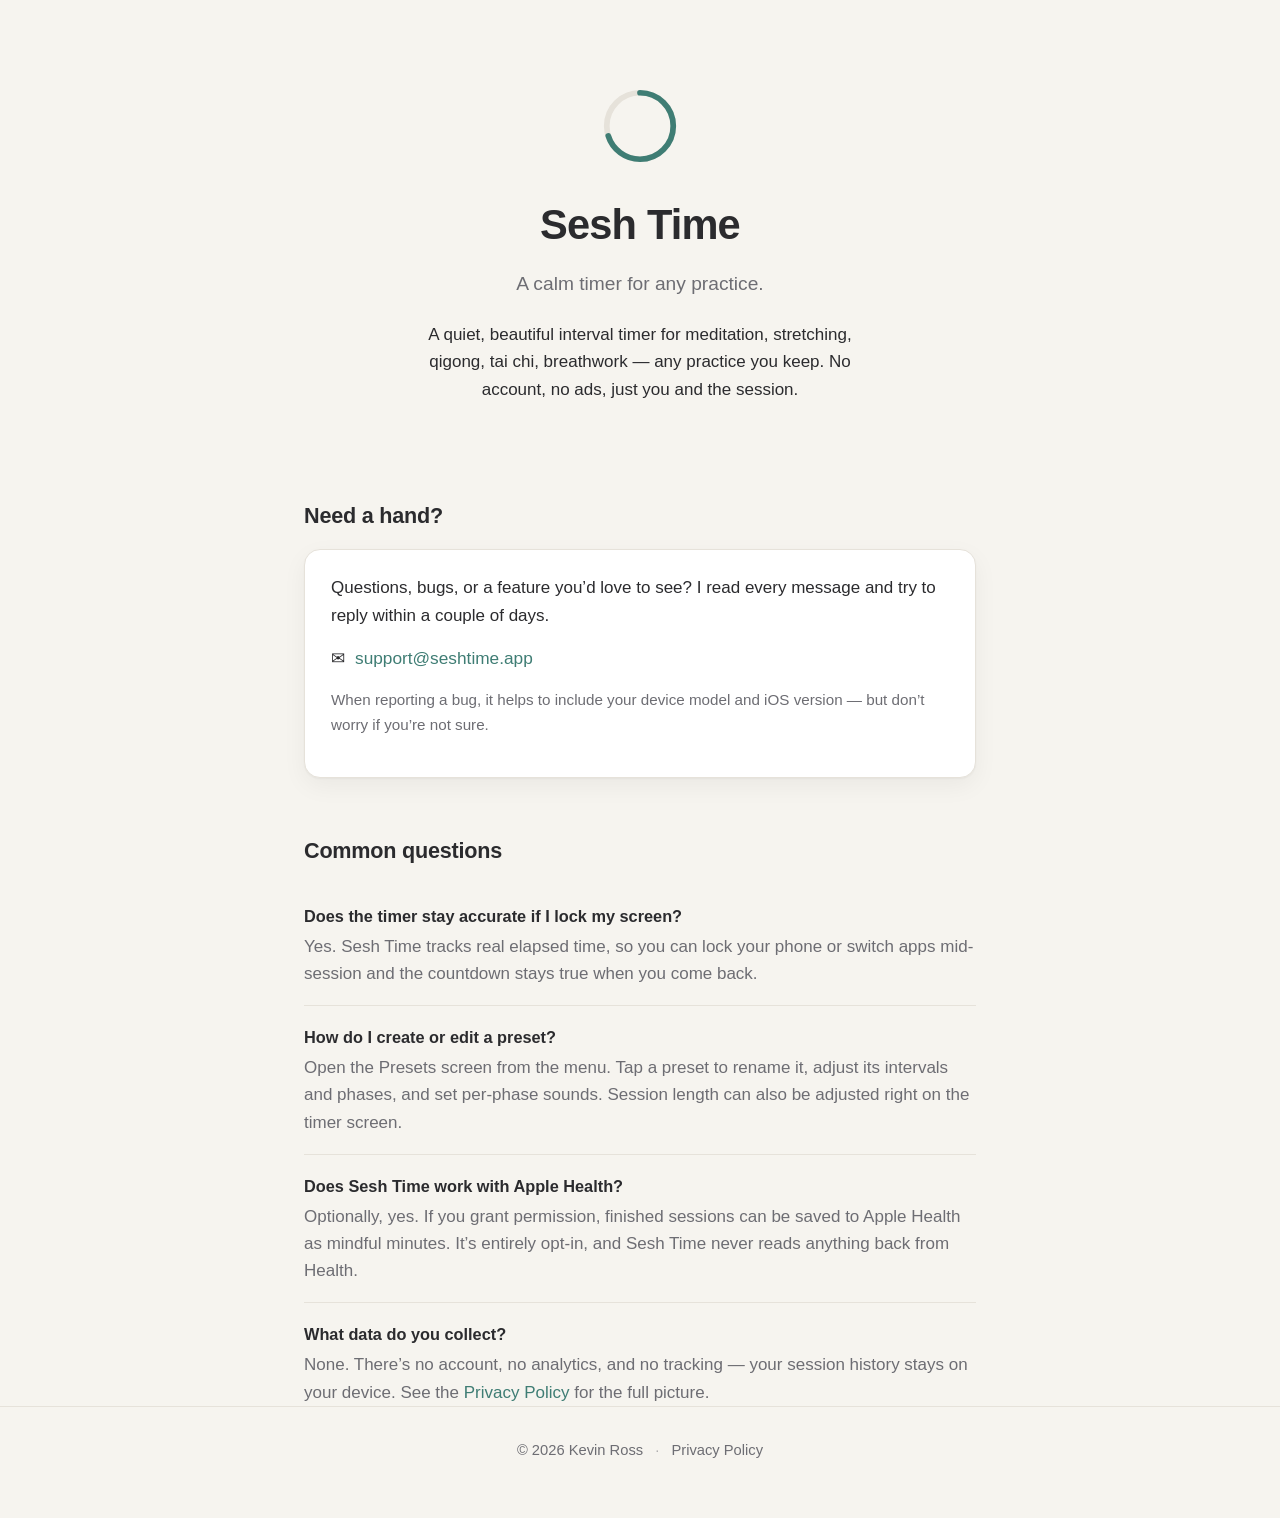
==== seshtime/index.html @ a095750a "Add Sesh Time support and privacy pages Static, self-contained GitHub Pages site for Sesh Time (supp" ====
<!doctype html>
<html lang="en">
<head>
  <meta charset="utf-8">
  <meta name="viewport" content="width=device-width, initial-scale=1">
  <title>Sesh Time — Support</title>
  <meta name="description" content="Support and help for Sesh Time, a calm, minimalist interval timer for meditation and any practice you keep.">
  <link rel="stylesheet" href="style.css">
</head>
<body>
  <header class="hero">
    <svg class="ring" viewBox="0 0 80 80" aria-hidden="true">
      <circle class="track" cx="40" cy="40" r="35"></circle>
      <circle class="prog"  cx="40" cy="40" r="35"></circle>
    </svg>
    <h1>Sesh Time</h1>
    <p class="tagline">A calm timer for any practice.</p>
    <p class="lede">A quiet, beautiful interval timer for meditation, stretching, qigong,
      tai chi, breathwork &mdash; any practice you keep. No account, no ads, just you and the session.</p>
  </header>

  <main class="wrap">

    <section id="support">
      <h2>Need a hand?</h2>
      <div class="card">
        <p>Questions, bugs, or a feature you&rsquo;d love to see? I read every message
          and try to reply within a couple of days.</p>
        <p class="contact">
          <span aria-hidden="true">&#9993;</span>
          <a href="mailto:support@seshtime.app?subject=Sesh%20Time%20support">support@seshtime.app</a>
        </p>
        <p class="small">When reporting a bug, it helps to include your device model and iOS
          version &mdash; but don&rsquo;t worry if you&rsquo;re not sure.</p>
      </div>
    </section>

    <section id="faq">
      <h2>Common questions</h2>

      <div class="faq-item">
        <h3>Does the timer stay accurate if I lock my screen?</h3>
        <p>Yes. Sesh Time tracks real elapsed time, so you can lock your phone or switch
          apps mid-session and the countdown stays true when you come back.</p>
      </div>

      <div class="faq-item">
        <h3>How do I create or edit a preset?</h3>
        <p>Open the Presets screen from the menu. Tap a preset to rename it, adjust its
          intervals and phases, and set per-phase sounds. Session length can also be
          adjusted right on the timer screen.</p>
      </div>

      <div class="faq-item">
        <h3>Does Sesh Time work with Apple Health?</h3>
        <p>Optionally, yes. If you grant permission, finished sessions can be saved to
          Apple Health as mindful minutes. It&rsquo;s entirely opt-in, and Sesh Time never
          reads anything back from Health.</p>
      </div>

      <div class="faq-item">
        <h3>What data do you collect?</h3>
        <p>None. There&rsquo;s no account, no analytics, and no tracking &mdash; your session
          history stays on your device. See the <a href="privacy.html">Privacy Policy</a>
          for the full picture.</p>
      </div>
    </section>

  </main>

  <footer>
    <div class="wrap">
      &copy; 2026 Kevin Ross
      <span class="dot">&middot;</span>
      <a href="privacy.html">Privacy Policy</a>
    </div>
  </footer>
</body>
</html>
---- seshtime/style.css ----
/* Sesh Time — site styles
   Calm, minimalist, theme-aware. No external assets. */

:root {
  --bg: #f6f4ef;
  --surface: #ffffff;
  --text: #2b2b2e;
  --muted: #6d6d73;
  --hairline: #e6e2da;
  --accent: #3f7d74;      /* sage teal — echoes the app's calm palette */
  --accent-soft: #e7f0ee;
  --ring-track: #e6e2da;
  --shadow: 0 1px 2px rgba(0,0,0,.04), 0 8px 24px rgba(0,0,0,.05);
  --radius: 16px;
  --maxw: 720px;
}

@media (prefers-color-scheme: dark) {
  :root {
    --bg: #16181a;
    --surface: #1e2124;
    --text: #e9e7e2;
    --muted: #9a9894;
    --hairline: #2c2f33;
    --accent: #74b6ab;
    --accent-soft: #1d2a28;
    --ring-track: #2c2f33;
    --shadow: 0 1px 2px rgba(0,0,0,.3), 0 10px 30px rgba(0,0,0,.35);
  }
}

* { box-sizing: border-box; }

html { -webkit-text-size-adjust: 100%; }

body {
  margin: 0;
  background: var(--bg);
  color: var(--text);
  font-family: -apple-system, BlinkMacSystemFont, "Segoe UI", Roboto, Helvetica, Arial, sans-serif;
  line-height: 1.6;
  font-size: 17px;
  -webkit-font-smoothing: antialiased;
  text-rendering: optimizeLegibility;
}

.wrap {
  max-width: var(--maxw);
  margin: 0 auto;
  padding: 0 24px;
}

/* ---- Hero ---- */
.hero {
  text-align: center;
  padding: 88px 24px 40px;
}

.ring {
  width: 76px;
  height: 76px;
  margin: 0 auto 28px;
  display: block;
}
.ring circle { fill: none; stroke-width: 6; stroke-linecap: round; }
.ring .track { stroke: var(--ring-track); }
.ring .prog {
  stroke: var(--accent);
  stroke-dasharray: 220;
  stroke-dashoffset: 66;               /* ~70% complete */
  transform: rotate(-90deg);
  transform-origin: center;
}

h1 {
  font-size: 2.6rem;
  font-weight: 600;
  letter-spacing: -0.02em;
  margin: 0 0 10px;
}

.tagline {
  font-size: 1.2rem;
  color: var(--muted);
  margin: 0 auto;
  max-width: 30ch;
}

.lede {
  margin: 22px auto 0;
  max-width: 46ch;
  color: var(--text);
}

/* ---- Sections ---- */
main { padding-bottom: 72px; }

section { margin-top: 56px; }

h2 {
  font-size: 1.35rem;
  font-weight: 600;
  letter-spacing: -0.01em;
  margin: 0 0 16px;
}

h3 {
  font-size: 1.02rem;
  font-weight: 600;
  margin: 0 0 4px;
}

p { margin: 0 0 16px; }

a { color: var(--accent); text-decoration: none; }
a:hover { text-decoration: underline; }

/* Cards */
.card {
  background: var(--surface);
  border: 1px solid var(--hairline);
  border-radius: var(--radius);
  padding: 24px 26px;
  box-shadow: var(--shadow);
}

.contact {
  display: inline-flex;
  align-items: center;
  gap: 10px;
  font-size: 1.08rem;
  font-weight: 500;
}

.small { color: var(--muted); font-size: 0.95rem; }

/* FAQ */
.faq-item { padding: 18px 0; border-bottom: 1px solid var(--hairline); }
.faq-item:last-child { border-bottom: 0; padding-bottom: 0; }
.faq-item p { margin: 0; color: var(--muted); }

/* Privacy list */
.pledge { list-style: none; padding: 0; margin: 0; }
.pledge li {
  position: relative;
  padding: 10px 0 10px 30px;
  border-bottom: 1px solid var(--hairline);
}
.pledge li:last-child { border-bottom: 0; }
.pledge li::before {
  content: "";
  position: absolute;
  left: 2px; top: 18px;
  width: 8px; height: 8px;
  border-radius: 50%;
  background: var(--accent);
}

.updated {
  color: var(--muted);
  font-size: 0.95rem;
  margin-top: -6px;
}

/* ---- Footer ---- */
footer {
  border-top: 1px solid var(--hairline);
  padding: 32px 0 56px;
  color: var(--muted);
  font-size: 0.92rem;
  text-align: center;
}
footer a { color: var(--muted); }
footer .dot { margin: 0 8px; opacity: .5; }

@media (max-width: 480px) {
  .hero { padding-top: 64px; }
  h1 { font-size: 2.1rem; }
  .tagline { font-size: 1.08rem; }
}
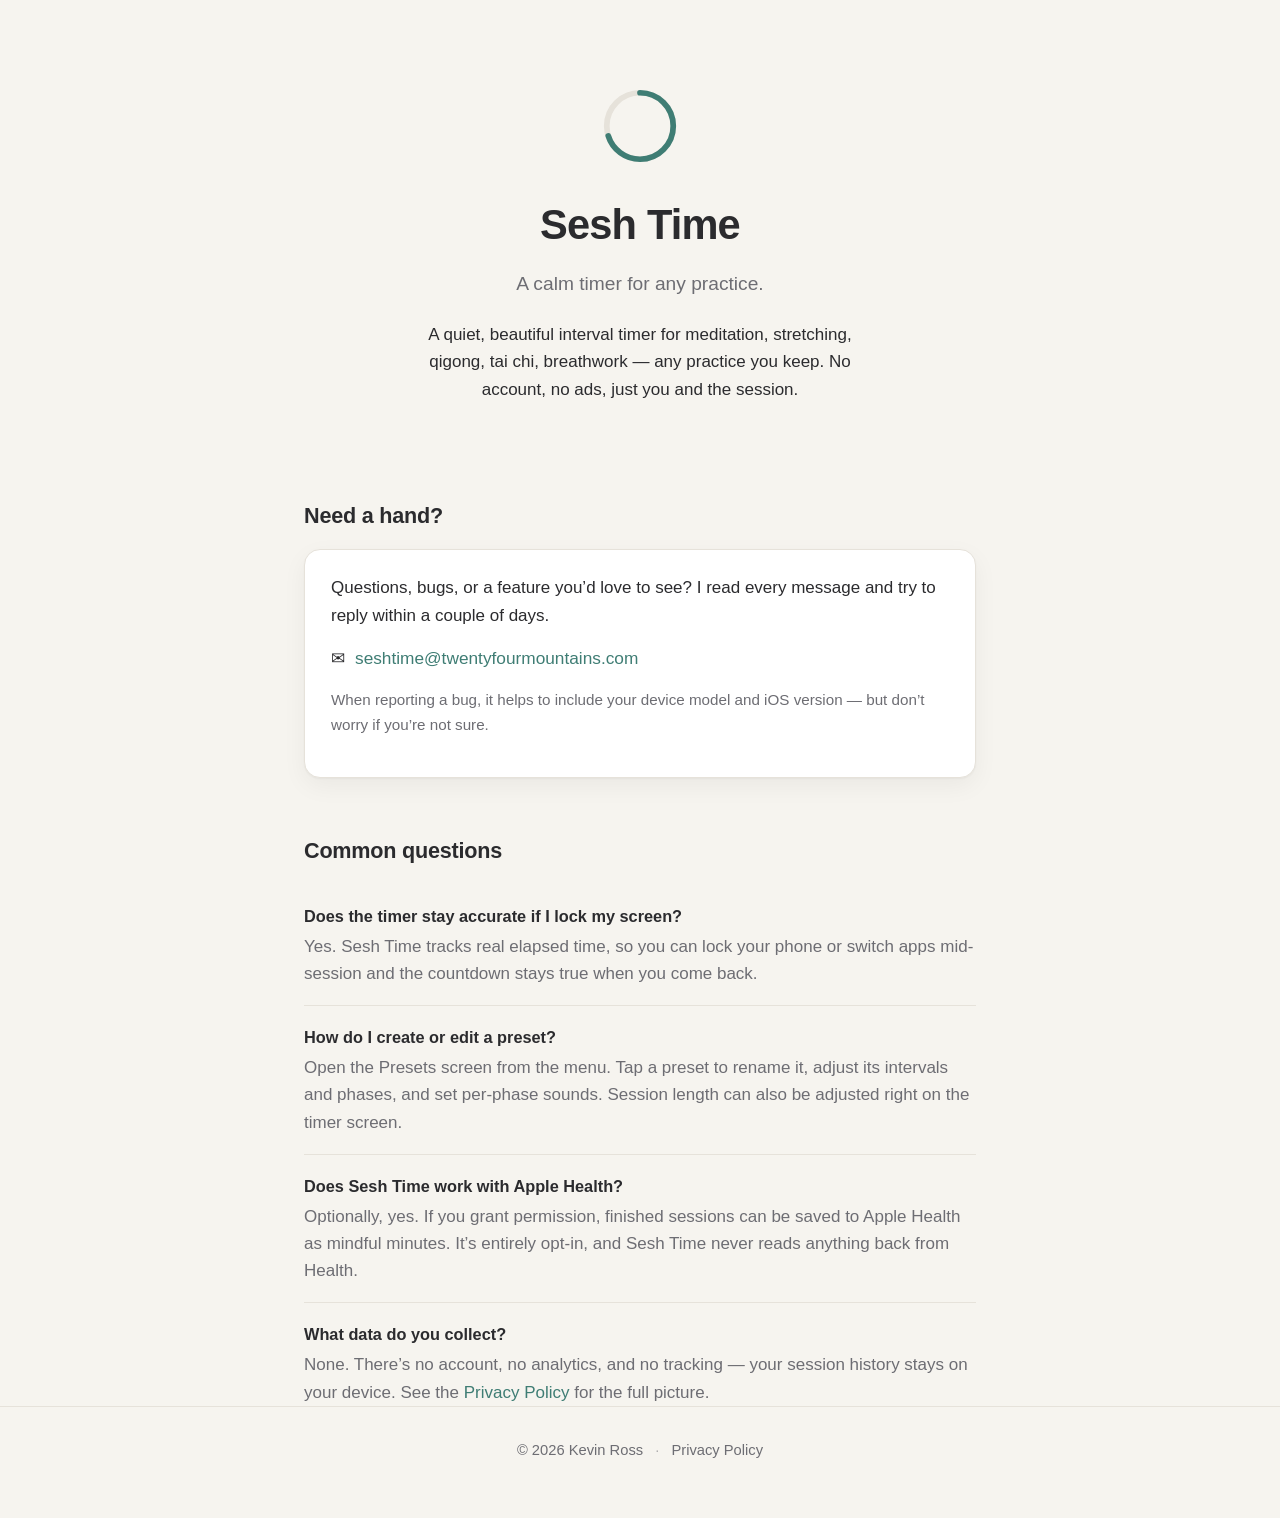
==== commit cbcc7ef9: "Use seshtime@twentyfourmountains.com for Sesh Time support seshtime.app is registered to someone els" ====
--- a/seshtime/index.html
+++ b/seshtime/index.html
@@ -28,7 +28,7 @@
           and try to reply within a couple of days.</p>
         <p class="contact">
           <span aria-hidden="true">&#9993;</span>
-          <a href="mailto:support@seshtime.app?subject=Sesh%20Time%20support">support@seshtime.app</a>
+          <a href="mailto:seshtime@twentyfourmountains.com?subject=Sesh%20Time%20support">seshtime@twentyfourmountains.com</a>
         </p>
         <p class="small">When reporting a bug, it helps to include your device model and iOS
           version &mdash; but don&rsquo;t worry if you&rsquo;re not sure.</p>
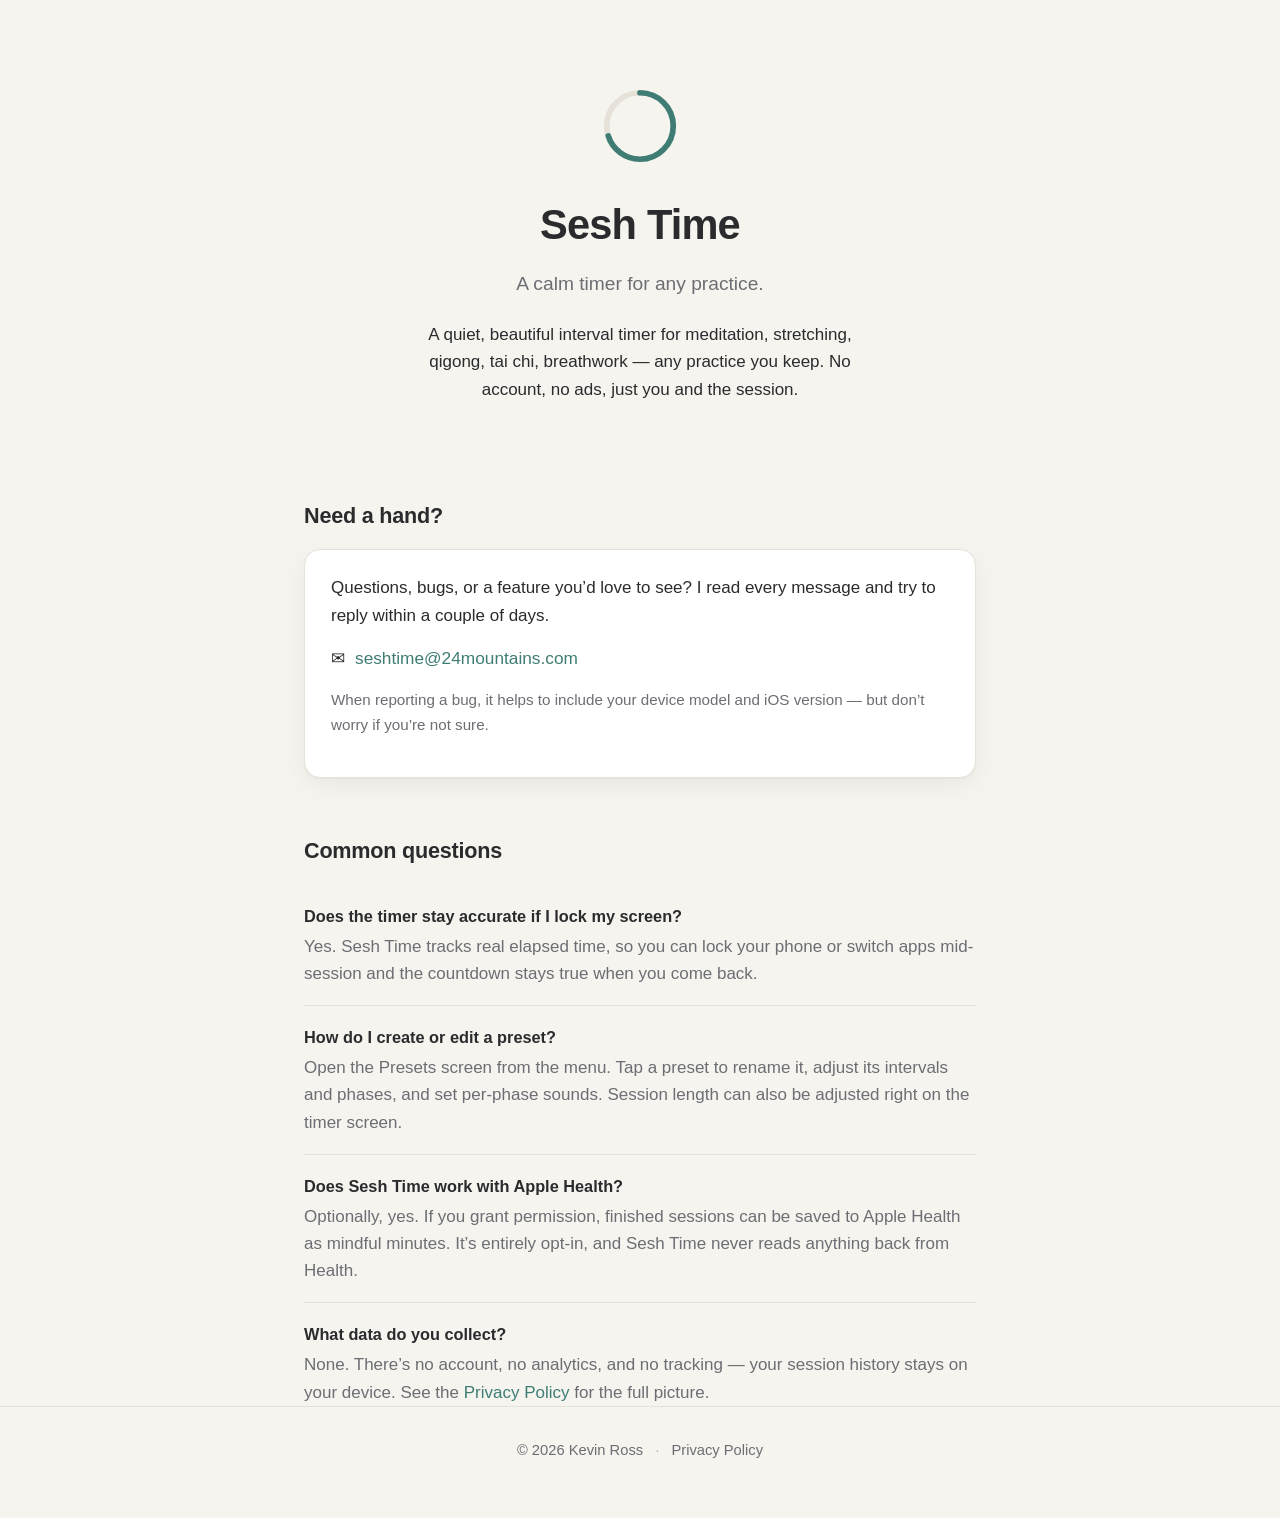
==== commit 0a07d352: "Use seshtime@24mountains.com for Sesh Time support Co-Authored-By: Claude Opus 5.5 <noreply@anthropi" ====
--- a/seshtime/index.html
+++ b/seshtime/index.html
@@ -28,7 +28,7 @@
           and try to reply within a couple of days.</p>
         <p class="contact">
           <span aria-hidden="true">&#9993;</span>
-          <a href="mailto:seshtime@twentyfourmountains.com?subject=Sesh%20Time%20support">seshtime@twentyfourmountains.com</a>
+          <a href="mailto:seshtime@24mountains.com?subject=Sesh%20Time%20support">seshtime@24mountains.com</a>
         </p>
         <p class="small">When reporting a bug, it helps to include your device model and iOS
           version &mdash; but don&rsquo;t worry if you&rsquo;re not sure.</p>
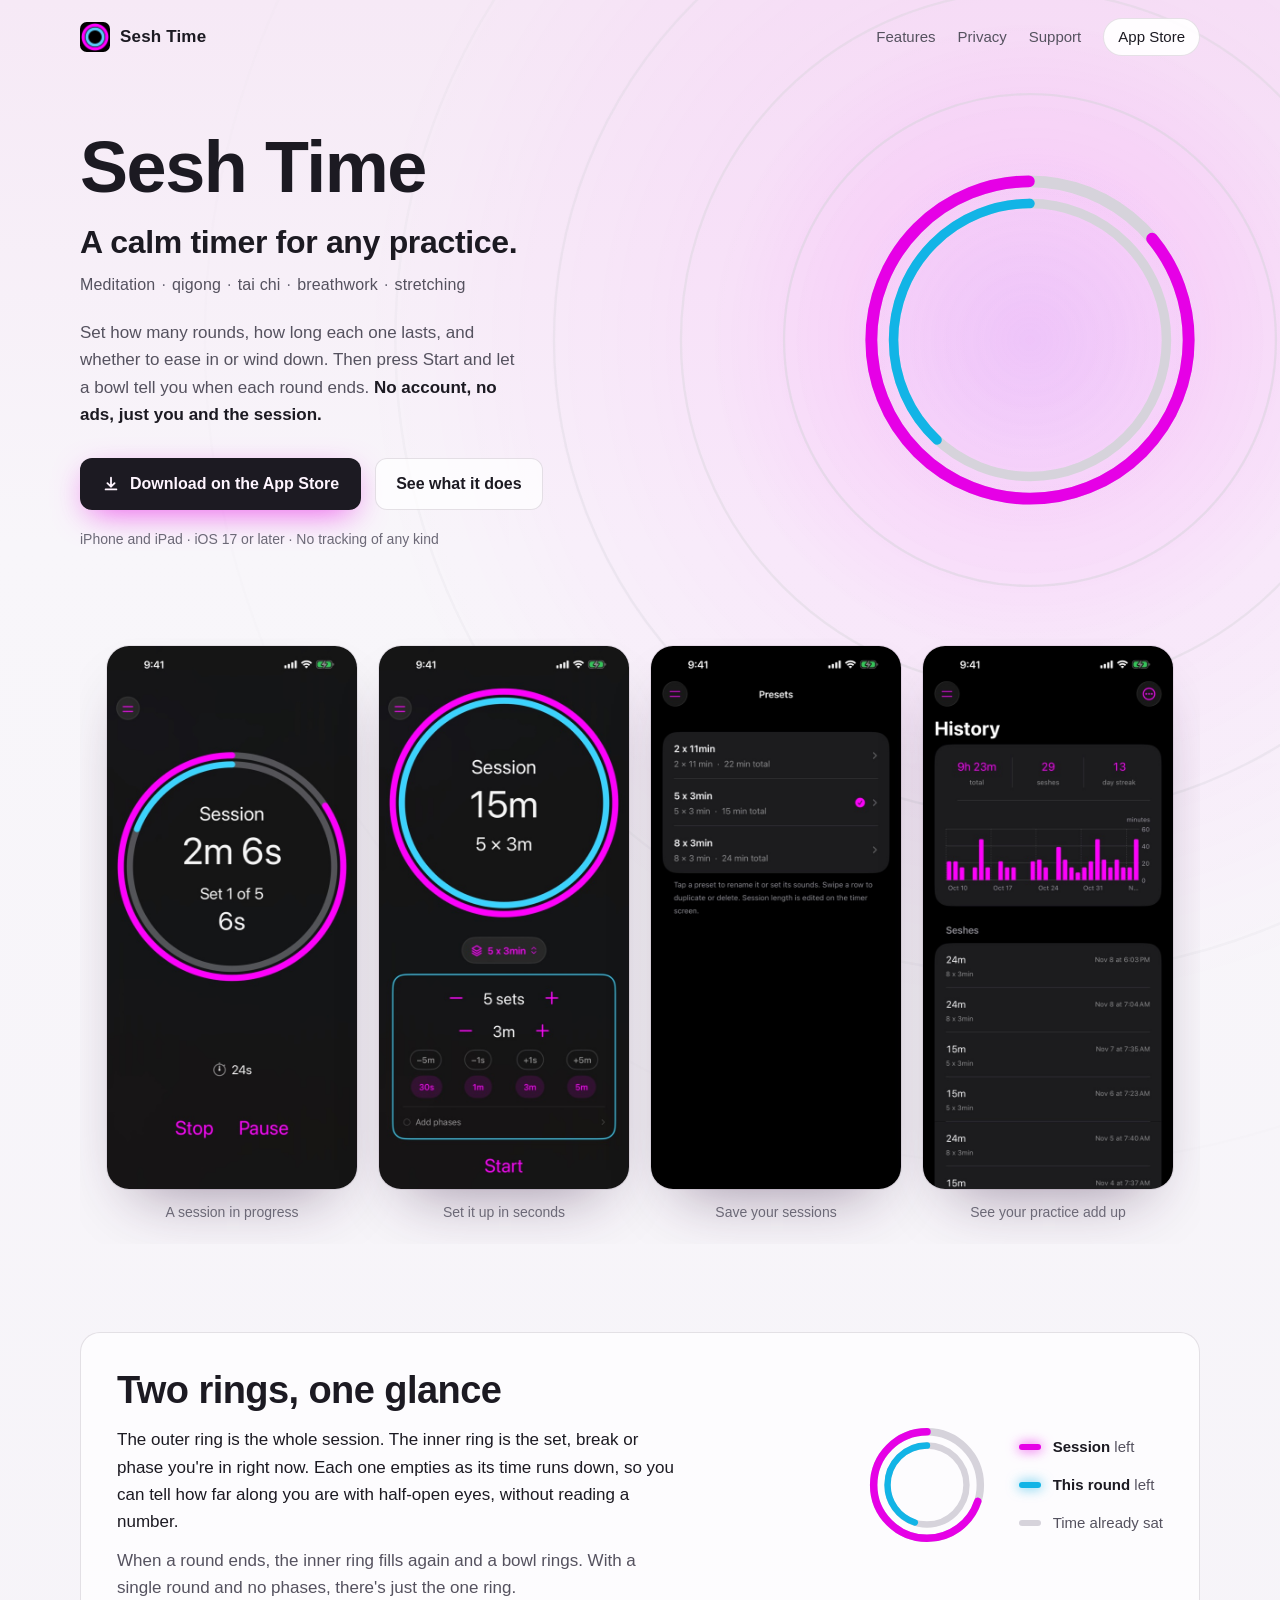
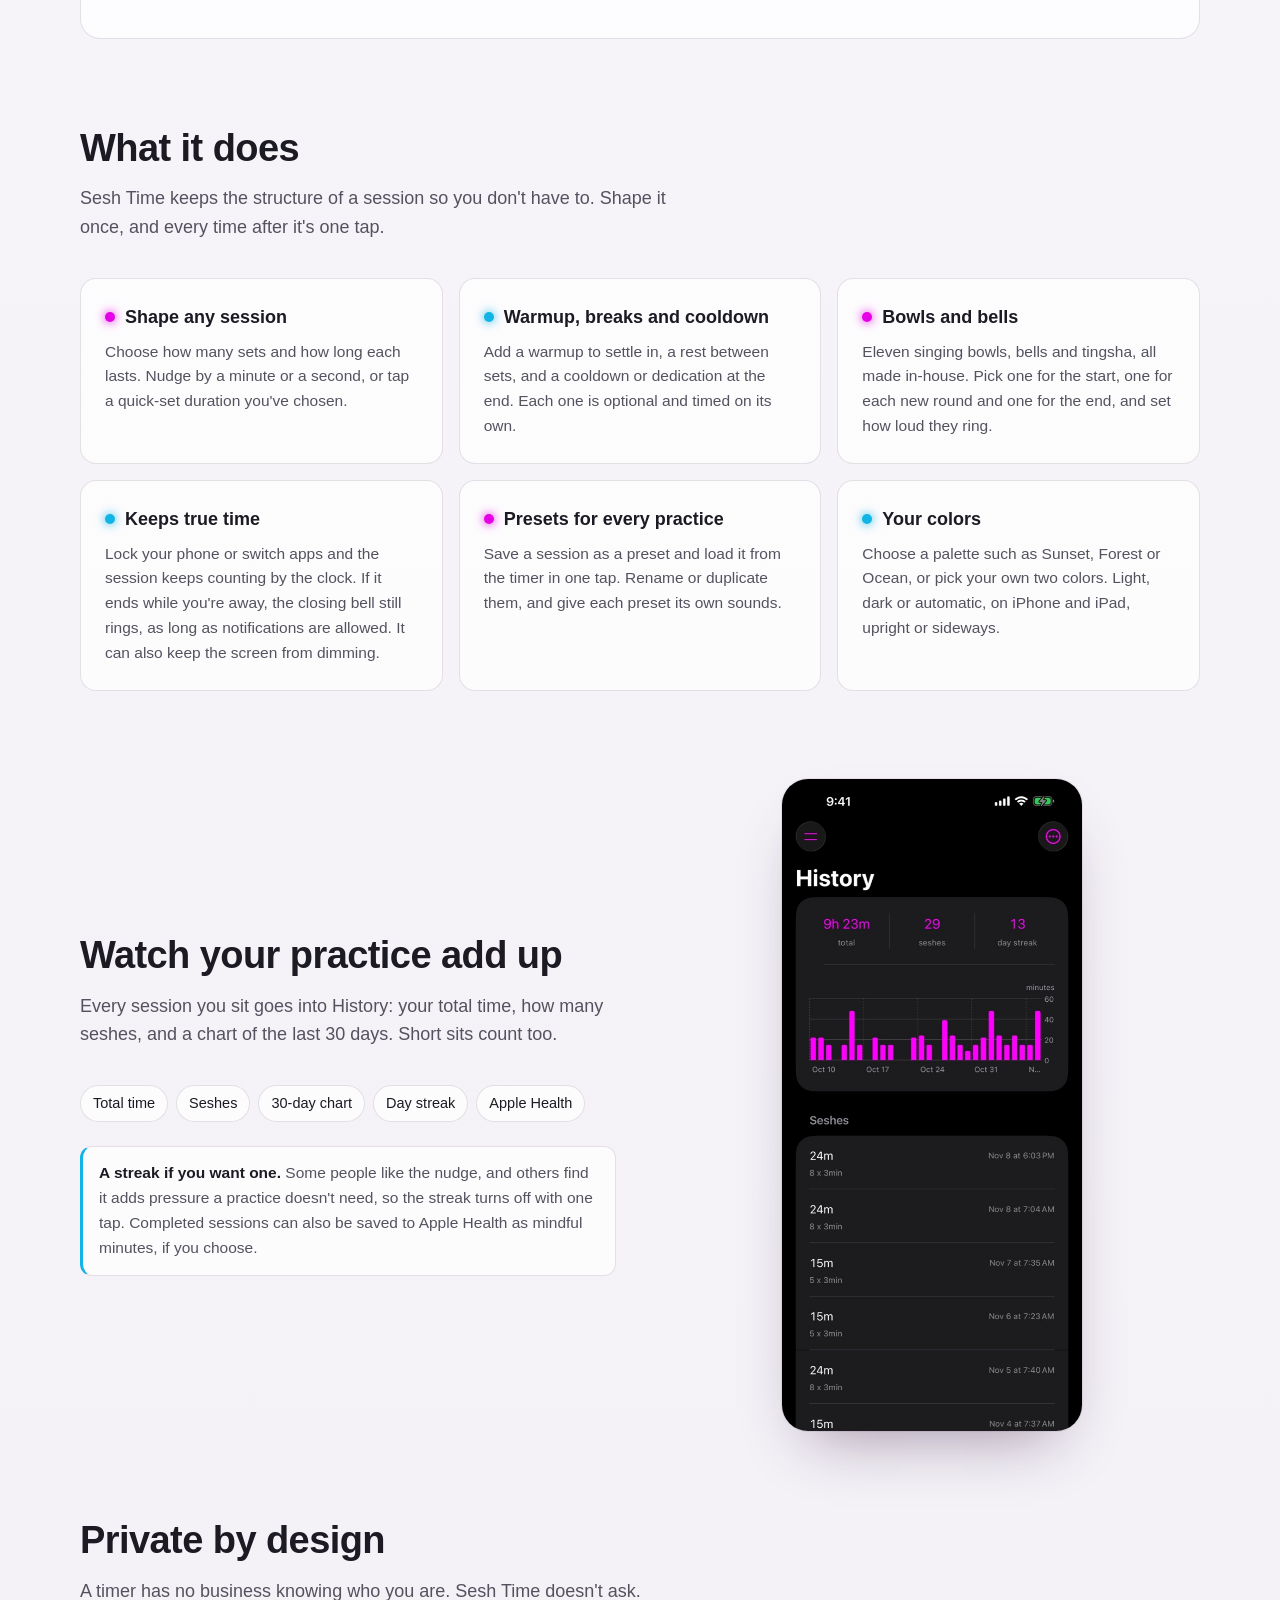
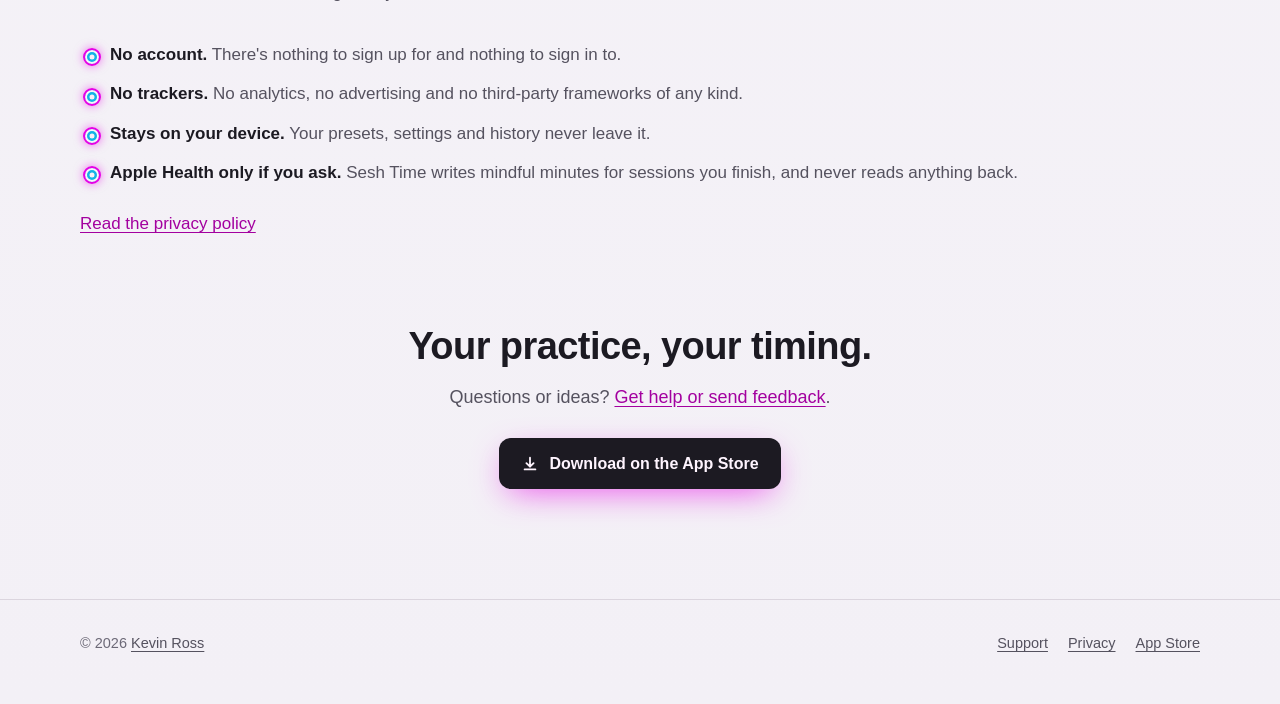
==== commit 0cda0778: "Redesign the Sesh Time site to match the App Store headers Rebuild seshtime/ as a full product page " ====
--- a/seshtime/index.html
+++ b/seshtime/index.html
@@ -3,77 +3,241 @@
 <head>
   <meta charset="utf-8">
   <meta name="viewport" content="width=device-width, initial-scale=1">
-  <title>Sesh Time — Support</title>
-  <meta name="description" content="Support and help for Sesh Time, a calm, minimalist interval timer for meditation and any practice you keep.">
+  <title>Sesh Time · A calm timer for any practice</title>
+  <meta name="description" content="A calm interval timer for meditation, qigong, breathwork and any practice you keep. Sets, warmup, breaks and cooldown, singing-bowl cues, and true time when your phone is locked. No account, no ads, no tracking.">
+  <meta name="color-scheme" content="dark light">
+  <meta name="theme-color" content="#0b0b0f" media="(prefers-color-scheme: dark)">
+  <meta name="theme-color" content="#f8f6fa" media="(prefers-color-scheme: light)">
+  <meta name="apple-itunes-app" content="app-id=6756520048">
+  <link rel="icon" type="image/png" href="media/favicon-64.png">
+  <link rel="apple-touch-icon" href="media/apple-touch-icon.png">
+  <meta property="og:type" content="website">
+  <meta property="og:site_name" content="Sesh Time">
+  <meta property="og:title" content="Sesh Time · A calm timer for any practice">
+  <meta property="og:description" content="A calm interval timer for meditation, qigong, breathwork and any practice you keep.">
+  <meta property="og:url" content="https://cocoabeans.github.io/apps/seshtime/">
+  <meta property="og:image" content="https://cocoabeans.github.io/apps/seshtime/media/og-image.jpg">
+  <meta name="twitter:card" content="summary_large_image">
   <link rel="stylesheet" href="style.css">
 </head>
 <body>
-  <header class="hero">
-    <svg class="ring" viewBox="0 0 80 80" aria-hidden="true">
-      <circle class="track" cx="40" cy="40" r="35"></circle>
-      <circle class="prog"  cx="40" cy="40" r="35"></circle>
-    </svg>
-    <h1>Sesh Time</h1>
-    <p class="tagline">A calm timer for any practice.</p>
-    <p class="lede">A quiet, beautiful interval timer for meditation, stretching, qigong,
-      tai chi, breathwork &mdash; any practice you keep. No account, no ads, just you and the session.</p>
-  </header>
-
-  <main class="wrap">
-
-    <section id="support">
-      <h2>Need a hand?</h2>
-      <div class="card">
-        <p>Questions, bugs, or a feature you&rsquo;d love to see? I read every message
-          and try to reply within a couple of days.</p>
-        <p class="contact">
-          <span aria-hidden="true">&#9993;</span>
-          <a href="mailto:seshtime@24mountains.com?subject=Sesh%20Time%20support">seshtime@24mountains.com</a>
-        </p>
-        <p class="small">When reporting a bug, it helps to include your device model and iOS
-          version &mdash; but don&rsquo;t worry if you&rsquo;re not sure.</p>
-      </div>
-    </section>
-
-    <section id="faq">
-      <h2>Common questions</h2>
-
-      <div class="faq-item">
-        <h3>Does the timer stay accurate if I lock my screen?</h3>
-        <p>Yes. Sesh Time tracks real elapsed time, so you can lock your phone or switch
-          apps mid-session and the countdown stays true when you come back.</p>
-      </div>
-
-      <div class="faq-item">
-        <h3>How do I create or edit a preset?</h3>
-        <p>Open the Presets screen from the menu. Tap a preset to rename it, adjust its
-          intervals and phases, and set per-phase sounds. Session length can also be
-          adjusted right on the timer screen.</p>
-      </div>
-
-      <div class="faq-item">
-        <h3>Does Sesh Time work with Apple Health?</h3>
-        <p>Optionally, yes. If you grant permission, finished sessions can be saved to
-          Apple Health as mindful minutes. It&rsquo;s entirely opt-in, and Sesh Time never
-          reads anything back from Health.</p>
-      </div>
-
-      <div class="faq-item">
-        <h3>What data do you collect?</h3>
-        <p>None. There&rsquo;s no account, no analytics, and no tracking &mdash; your session
-          history stays on your device. See the <a href="privacy.html">Privacy Policy</a>
-          for the full picture.</p>
-      </div>
-    </section>
-
-  </main>
-
-  <footer>
-    <div class="wrap">
-      &copy; 2026 Kevin Ross
-      <span class="dot">&middot;</span>
-      <a href="privacy.html">Privacy Policy</a>
-    </div>
-  </footer>
+<header class="top">
+  <div class="wrap">
+    <a class="brand" href="#"><img src="media/icon-256.png" alt="" width="30" height="30">Sesh Time</a>
+    <nav class="links" aria-label="Site">
+      <a class="wide" href="#features">Features</a>
+      <a class="wide" href="privacy.html">Privacy</a>
+      <a href="support.html">Support</a>
+      <a class="pill" href="https://apps.apple.com/app/id6756520048">App Store</a>
+    </nav>
+  </div>
+</header>
+
+<main>
+  <div class="hero">
+    <div class="wrap">
+      <div>
+        <h1>Sesh Time</h1>
+        <p class="tagline">A calm timer for any practice.</p>
+        <p class="practices">Meditation<span aria-hidden="true">·</span>qigong<span aria-hidden="true">·</span>tai&nbsp;chi<span aria-hidden="true">·</span>breathwork<span aria-hidden="true">·</span>stretching</p>
+        <p class="intro">Set how many rounds, how long each one lasts, and whether to ease in or wind down. Then press Start and let a bowl tell you when each round ends. <strong>No account, no ads, just you and the session.</strong></p>
+        <div class="cta">
+          <a class="button" href="https://apps.apple.com/app/id6756520048">
+            <svg viewBox="0 0 20 20" fill="none" stroke="currentColor" stroke-width="2" stroke-linecap="round" stroke-linejoin="round" aria-hidden="true"><path d="M10 3v10m0 0-4-4m4 4 4-4M4 16h12"/></svg>
+            Download on the App Store
+          </a>
+          <a class="ghost" href="#features">See what it does</a>
+        </div>
+        <p class="fine">iPhone and iPad · iOS 17 or later · No tracking of any kind</p>
+      </div>
+
+      <!-- The store header's key art: the session ring (magenta) and phase ring (cyan), each
+           showing the time remaining, in a glow with ripples spreading outward. -->
+      <div class="art" aria-hidden="true">
+        <svg viewBox="-600 -600 1200 1200" focusable="false">
+          <defs>
+            <radialGradient id="glow-wide"><stop offset="0" stop-color="#ff00ff" stop-opacity="0.16"/><stop offset="1" stop-color="#ff00ff" stop-opacity="0"/></radialGradient>
+            <radialGradient id="glow-near"><stop offset="0" stop-color="#ff00ff" stop-opacity="0.14"/><stop offset="1" stop-color="#ff00ff" stop-opacity="0"/></radialGradient>
+            <radialGradient id="glow-core"><stop offset="0" stop-color="#64d2ff" stop-opacity="0.10"/><stop offset="1" stop-color="#64d2ff" stop-opacity="0"/></radialGradient>
+          </defs>
+          <g class="glow">
+            <circle r="420" fill="url(#glow-wide)"/>
+            <circle r="200" fill="url(#glow-near)"/>
+            <circle r="120" fill="url(#glow-core)"/>
+          </g>
+          <g class="ripples">
+            <circle r="155" stroke-opacity="0.55"/>
+            <circle r="220" stroke-opacity="0.46"/>
+            <circle r="300" stroke-opacity="0.37"/>
+            <circle r="400" stroke-opacity="0.28"/>
+            <circle r="520" stroke-opacity="0.19"/>
+          </g>
+          <circle class="track" r="100" stroke-width="7.5"/>
+          <circle class="track" r="86" stroke-width="6"/>
+          <circle class="arc session" r="100" stroke-width="7.5" pathLength="100" transform="rotate(-90)"/>
+          <circle class="arc phase" r="86" stroke-width="6" pathLength="100" transform="rotate(-90)"/>
+        </svg>
+      </div>
+    </div>
+  </div>
+
+  <div class="wrap gallery">
+    <div class="gallery-track" tabindex="0" aria-label="Sesh Time screenshots">
+      <figure>
+        <img src="media/1-running.jpg" alt="A session in progress: the outer ring shows 2 minutes 6 seconds left in the session, the inner ring 6 seconds left in set 1 of 5" width="552" height="1200">
+        <figcaption>A session in progress</figcaption>
+      </figure>
+      <figure>
+        <img src="media/2-setup.jpg" alt="Setting up a session: 5 sets of 3 minutes, with fine steppers, quick-set durations and an Add phases row" width="552" height="1200">
+        <figcaption>Set it up in seconds</figcaption>
+      </figure>
+      <figure>
+        <img src="media/3-presets.jpg" alt="The Presets screen listing saved sessions such as 5 × 3 min and 8 × 3 min, with their total lengths" width="552" height="1200">
+        <figcaption>Save your sessions</figcaption>
+      </figure>
+      <figure>
+        <img src="media/4-history.jpg" alt="The History screen: total time, number of seshes and a day streak above a 30-day bar chart and a list of recent seshes" width="552" height="1200" loading="lazy">
+        <figcaption>See your practice add up</figcaption>
+      </figure>
+    </div>
+    <div class="gallery-nav">
+      <button class="gallery-btn" type="button" data-dir="-1" aria-label="Previous screenshots"><svg viewBox="0 0 20 20" fill="none" stroke="currentColor" stroke-width="2" stroke-linecap="round" stroke-linejoin="round" aria-hidden="true"><path d="M12 4 6 10l6 6"/></svg></button>
+      <button class="gallery-btn" type="button" data-dir="1" aria-label="Next screenshots"><svg viewBox="0 0 20 20" fill="none" stroke="currentColor" stroke-width="2" stroke-linecap="round" stroke-linejoin="round" aria-hidden="true"><path d="m8 4 6 6-6 6"/></svg></button>
+    </div>
+  </div>
+
+  <section>
+    <div class="wrap">
+      <div class="glance">
+        <div>
+          <h2>Two rings, one glance</h2>
+          <p>The outer ring is the whole session. The inner ring is the set, break or phase you're in right now. Each one empties as its time runs down, so you can tell how far along you are with half-open eyes, without reading a number.</p>
+          <p>When a round ends, the inner ring fills again and a bowl rings. With a single round and no phases, there's just the one ring.</p>
+        </div>
+        <div class="key">
+          <svg viewBox="-60 -60 120 120" aria-hidden="true" focusable="false">
+            <circle class="track" r="50" stroke-width="7"/>
+            <circle class="track" r="37" stroke-width="6"/>
+            <circle class="arc session" r="50" stroke-width="7" pathLength="100" transform="rotate(-90)"/>
+            <circle class="arc phase" r="37" stroke-width="6" pathLength="100" transform="rotate(-90)"/>
+          </svg>
+          <ul class="legend" aria-label="What the rings show">
+            <li><span class="swatch c-session"></span><span><strong>Session</strong> left</span></li>
+            <li><span class="swatch c-phase"></span><span><strong>This round</strong> left</span></li>
+            <li><span class="swatch c-track"></span><span>Time already sat</span></li>
+          </ul>
+        </div>
+      </div>
+    </div>
+  </section>
+
+  <section id="features">
+    <div class="wrap">
+      <h2>What it does</h2>
+      <p class="lede">Sesh Time keeps the structure of a session so you don't have to. Shape it once, and every time after it's one tap.</p>
+      <div class="grid">
+        <div class="card">
+          <h3><span class="dot c-session"></span>Shape any session</h3>
+          <p>Choose how many sets and how long each lasts. Nudge by a minute or a second, or tap a quick-set duration you've chosen.</p>
+        </div>
+        <div class="card">
+          <h3><span class="dot c-phase"></span>Warmup, breaks and cooldown</h3>
+          <p>Add a warmup to settle in, a rest between sets, and a cooldown or dedication at the end. Each one is optional and timed on its own.</p>
+        </div>
+        <div class="card">
+          <h3><span class="dot c-session"></span>Bowls and bells</h3>
+          <p>Eleven singing bowls, bells and tingsha, all made in-house. Pick one for the start, one for each new round and one for the end, and set how loud they ring.</p>
+        </div>
+        <div class="card">
+          <h3><span class="dot c-phase"></span>Keeps true time</h3>
+          <p>Lock your phone or switch apps and the session keeps counting by the clock. If it ends while you're away, the closing bell still rings, as long as notifications are allowed. It can also keep the screen from dimming.</p>
+        </div>
+        <div class="card">
+          <h3><span class="dot c-session"></span>Presets for every practice</h3>
+          <p>Save a session as a preset and load it from the timer in one tap. Rename or duplicate them, and give each preset its own sounds.</p>
+        </div>
+        <div class="card">
+          <h3><span class="dot c-phase"></span>Your colors</h3>
+          <p>Choose a palette such as Sunset, Forest or Ocean, or pick your own two colors. Light, dark or automatic, on iPhone and iPad, upright or sideways.</p>
+        </div>
+      </div>
+    </div>
+  </section>
+
+  <section>
+    <div class="wrap split">
+      <div>
+        <h2>Watch your practice add up</h2>
+        <p class="lede">Every session you sit goes into History: your total time, how many seshes, and a chart of the last 30 days. Short sits count too.</p>
+        <ul class="chips" aria-label="What History shows">
+          <li>Total time</li><li>Seshes</li><li>30-day chart</li><li>Day streak</li><li>Apple Health</li>
+        </ul>
+        <p class="tip"><strong>A streak if you want one.</strong> Some people like the nudge, and others find it adds pressure a practice doesn't need, so the streak turns off with one tap. Completed sessions can also be saved to Apple Health as mindful minutes, if you choose.</p>
+      </div>
+      <img src="media/4-history.jpg" alt="" width="552" height="1200" loading="lazy">
+    </div>
+  </section>
+
+  <section id="privacy">
+    <div class="wrap">
+      <h2>Private by design</h2>
+      <p class="lede">A timer has no business knowing who you are. Sesh Time doesn't ask.</p>
+      <ul class="checks">
+        <li><strong>No account.</strong> There's nothing to sign up for and nothing to sign in to.</li>
+        <li><strong>No trackers.</strong> No analytics, no advertising and no third-party frameworks of any kind.</li>
+        <li><strong>Stays on your device.</strong> Your presets, settings and history never leave it.</li>
+        <li><strong>Apple Health only if you ask.</strong> Sesh Time writes mindful minutes for sessions you finish, and never reads anything back.</li>
+      </ul>
+      <p class="more"><a href="privacy.html">Read the privacy policy</a></p>
+    </div>
+  </section>
+
+  <section class="closing">
+    <div class="wrap">
+      <h2>Your practice, your timing.</h2>
+      <p class="lede">Questions or ideas? <a href="support.html">Get help or send feedback</a>.</p>
+      <div class="cta">
+        <a class="button" href="https://apps.apple.com/app/id6756520048">
+          <svg viewBox="0 0 20 20" fill="none" stroke="currentColor" stroke-width="2" stroke-linecap="round" stroke-linejoin="round" aria-hidden="true"><path d="M10 3v10m0 0-4-4m4 4 4-4M4 16h12"/></svg>
+          Download on the App Store
+        </a>
+      </div>
+    </div>
+  </section>
+</main>
+
+<footer>
+  <div class="wrap">
+    <span>&copy; 2026 <a href="../">Kevin Ross</a></span>
+    <nav aria-label="Footer">
+      <a href="support.html">Support</a>
+      <a href="privacy.html">Privacy</a>
+      <a href="https://apps.apple.com/app/id6756520048">App Store</a>
+    </nav>
+  </div>
+</footer>
+
+<script>
+  // Gallery arrows: scroll the strip by most of its visible width, and only show them
+  // when the strip overflows.
+  document.querySelectorAll(".gallery").forEach(function (gallery) {
+    var track = gallery.querySelector(".gallery-track");
+    var buttons = gallery.querySelectorAll(".gallery-btn");
+    function update() {
+      var max = track.scrollWidth - track.clientWidth - 2;
+      buttons[0].disabled = track.scrollLeft <= 2;
+      buttons[1].disabled = track.scrollLeft >= max;
+      gallery.classList.toggle("scrollable", max > 0);
+    }
+    buttons.forEach(function (button) {
+      button.addEventListener("click", function () {
+        track.scrollBy({ left: Number(button.dataset.dir) * track.clientWidth * 0.8, behavior: "smooth" });
+      });
+    });
+    track.addEventListener("scroll", update, { passive: true });
+    window.addEventListener("resize", update);
+    update();
+  });
+</script>
 </body>
 </html>
--- a/seshtime/style.css
+++ b/seshtime/style.css
@@ -1,180 +1,331 @@
-/* Sesh Time — site styles
-   Calm, minimalist, theme-aware. No external assets. */
+/* Sesh Time site styles.
+   The palette and the hero art come from the App Store headers: a near-black night, the
+   app's magenta session ring and cyan phase ring on graphite tracks, a soft glow, and faint
+   ripples spreading outward. Self-contained: no external fonts, scripts or CDNs. */
 
 :root {
-  --bg: #f6f4ef;
-  --surface: #ffffff;
-  --text: #2b2b2e;
-  --muted: #6d6d73;
-  --hairline: #e6e2da;
-  --accent: #3f7d74;      /* sage teal — echoes the app's calm palette */
-  --accent-soft: #e7f0ee;
-  --ring-track: #e6e2da;
-  --shadow: 0 1px 2px rgba(0,0,0,.04), 0 8px 24px rgba(0,0,0,.05);
-  --radius: 16px;
-  --maxw: 720px;
-}
-
-@media (prefers-color-scheme: dark) {
-  :root {
-    --bg: #16181a;
-    --surface: #1e2124;
-    --text: #e9e7e2;
-    --muted: #9a9894;
-    --hairline: #2c2f33;
-    --accent: #74b6ab;
-    --accent-soft: #1d2a28;
-    --ring-track: #2c2f33;
-    --shadow: 0 1px 2px rgba(0,0,0,.3), 0 10px 30px rgba(0,0,0,.35);
+  --bg-top: #1a0c1f;
+  --bg: #0b0b0f;
+  --bg-deep: #08080b;
+  --surface: rgba(255, 255, 255, 0.045);
+  --surface-strong: rgba(255, 255, 255, 0.07);
+  --surface-line: rgba(255, 255, 255, 0.1);
+  --text: #f5f5f7;
+  --muted: #a1a1a8;
+  --faint: #85858c;
+  --magenta: #ff00ff;
+  --magenta-text: #ff5cff;
+  --cyan: #64d2ff;
+  --track: #3a3a3c;
+  --accent: #ff00ff;
+  --accent-text: #1a001a;
+  --link: #ff7aff;
+  --glow-strength: 1;
+  --ripple-opacity: 1;
+  --shadow: 0 30px 70px -25px rgba(0, 0, 0, 0.8), 0 0 0 1px rgba(255, 255, 255, 0.06);
+  --body-bg: linear-gradient(180deg, var(--bg-top) 0%, var(--bg) 34rem, var(--bg-deep) 100%);
+}
+
+/* Morning light: ink text, the same two rings a little deeper so they hold up on paper. */
+@media (prefers-color-scheme: light) {
+  :root:not([data-theme="dark"]) {
+    --bg-top: #f6e9f6;
+    --bg: #f8f6fa;
+    --bg-deep: #f3f0f6;
+    --surface: rgba(255, 255, 255, 0.72);
+    --surface-strong: rgba(255, 255, 255, 0.92);
+    --surface-line: rgba(40, 20, 50, 0.12);
+    --text: #1c1a22;
+    --muted: #55525f;
+    --faint: #6c6977;
+    --magenta: #e600e6;
+    --magenta-text: #a3009f;
+    --cyan: #12b4e6;
+    --track: #d6d3db;
+    --accent: #1c1a22;
+    --accent-text: #fff5ff;
+    --link: #a3009f;
+    --glow-strength: 0.7;
+    --ripple-opacity: 0.9;
+    --shadow: 0 30px 60px -28px rgba(50, 20, 60, 0.45), 0 0 0 1px rgba(40, 20, 50, 0.08);
   }
 }
+:root[data-theme="light"] { color-scheme: light; }
+:root[data-theme="dark"] { color-scheme: dark; }
 
 * { box-sizing: border-box; }
-
-html { -webkit-text-size-adjust: 100%; }
+html { -webkit-text-size-adjust: 100%; scroll-behavior: smooth; }
 
 body {
   margin: 0;
-  background: var(--bg);
+  background: var(--bg-deep);
+  background-image: var(--body-bg);
+  background-repeat: no-repeat;
   color: var(--text);
-  font-family: -apple-system, BlinkMacSystemFont, "Segoe UI", Roboto, Helvetica, Arial, sans-serif;
-  line-height: 1.6;
-  font-size: 17px;
+  font: 17px/1.6 -apple-system, BlinkMacSystemFont, "SF Pro Text", "Helvetica Neue", "Segoe UI", sans-serif;
   -webkit-font-smoothing: antialiased;
-  text-rendering: optimizeLegibility;
-}
-
-.wrap {
-  max-width: var(--maxw);
-  margin: 0 auto;
-  padding: 0 24px;
-}
-
-/* ---- Hero ---- */
+  overflow-x: hidden;
+}
+
+a { color: var(--link); text-underline-offset: 3px; }
+a:hover { text-decoration-thickness: 2px; }
+:focus-visible { outline: 2px solid var(--magenta); outline-offset: 3px; border-radius: 6px; }
+img { max-width: 100%; height: auto; }
+.wrap { width: min(1120px, 100% - 32px); margin-inline: auto; }
+
+/* ── Header ─────────────────────────────────────────────────────── */
+
+header.top { padding: 18px 0; position: relative; z-index: 2; }
+header.top .wrap { display: flex; align-items: center; justify-content: space-between; gap: 16px; }
+
+.brand {
+  display: flex; align-items: center; gap: 10px;
+  color: var(--text); text-decoration: none; font-weight: 650; letter-spacing: 0.01em;
+}
+.brand img { width: 30px; height: 30px; border-radius: 22.5%; }
+
+nav.links { display: flex; align-items: center; gap: 22px; font-size: 15px; }
+nav.links a { color: var(--muted); text-decoration: none; }
+nav.links a:hover, nav.links a[aria-current="page"] { color: var(--text); }
+nav.links a.pill {
+  color: var(--text); padding: 6px 14px; border-radius: 999px;
+  background: var(--surface-strong); border: 1px solid var(--surface-line);
+}
+
+/* ── Hero ───────────────────────────────────────────────────────── */
+
+/* Text on the left, the rings on the right, as on the store's search header. */
+/* Clip only sideways: the glow fades out on its own (see `.art svg`) and is free to drift
+   down behind the gallery rather than stopping at a hard edge. */
 .hero {
-  text-align: center;
-  padding: 88px 24px 40px;
-}
-
-.ring {
-  width: 76px;
-  height: 76px;
-  margin: 0 auto 28px;
-  display: block;
-}
-.ring circle { fill: none; stroke-width: 6; stroke-linecap: round; }
-.ring .track { stroke: var(--ring-track); }
-.ring .prog {
-  stroke: var(--accent);
-  stroke-dasharray: 220;
-  stroke-dashoffset: 66;               /* ~70% complete */
-  transform: rotate(-90deg);
-  transform-origin: center;
-}
-
-h1 {
-  font-size: 2.6rem;
-  font-weight: 600;
-  letter-spacing: -0.02em;
-  margin: 0 0 10px;
-}
+  position: relative; isolation: isolate; overflow-x: clip;
+  padding: 56px 0 88px;
+}
+.hero .wrap {
+  display: grid; grid-template-columns: minmax(0, 1fr) auto; gap: 64px; align-items: center;
+}
+
+h1 { font-size: clamp(44px, 8vw, 72px); line-height: 1.05; margin: 0; letter-spacing: -0.02em; font-weight: 750; }
 
 .tagline {
-  font-size: 1.2rem;
-  color: var(--muted);
-  margin: 0 auto;
-  max-width: 30ch;
-}
-
-.lede {
-  margin: 22px auto 0;
-  max-width: 46ch;
-  color: var(--text);
-}
-
-/* ---- Sections ---- */
-main { padding-bottom: 72px; }
-
-section { margin-top: 56px; }
-
-h2 {
-  font-size: 1.35rem;
-  font-weight: 600;
+  font-size: clamp(22px, 3.2vw, 32px); line-height: 1.25; margin: 16px 0 10px; font-weight: 600;
   letter-spacing: -0.01em;
-  margin: 0 0 16px;
-}
-
-h3 {
-  font-size: 1.02rem;
-  font-weight: 600;
-  margin: 0 0 4px;
-}
-
-p { margin: 0 0 16px; }
-
-a { color: var(--accent); text-decoration: none; }
-a:hover { text-decoration: underline; }
-
-/* Cards */
-.card {
-  background: var(--surface);
-  border: 1px solid var(--hairline);
-  border-radius: var(--radius);
-  padding: 24px 26px;
-  box-shadow: var(--shadow);
-}
-
-.contact {
-  display: inline-flex;
-  align-items: center;
-  gap: 10px;
-  font-size: 1.08rem;
-  font-weight: 500;
-}
-
-.small { color: var(--muted); font-size: 0.95rem; }
-
-/* FAQ */
-.faq-item { padding: 18px 0; border-bottom: 1px solid var(--hairline); }
-.faq-item:last-child { border-bottom: 0; padding-bottom: 0; }
-.faq-item p { margin: 0; color: var(--muted); }
-
-/* Privacy list */
-.pledge { list-style: none; padding: 0; margin: 0; }
-.pledge li {
-  position: relative;
-  padding: 10px 0 10px 30px;
-  border-bottom: 1px solid var(--hairline);
-}
-.pledge li:last-child { border-bottom: 0; }
-.pledge li::before {
-  content: "";
-  position: absolute;
-  left: 2px; top: 18px;
-  width: 8px; height: 8px;
-  border-radius: 50%;
-  background: var(--accent);
-}
-
-.updated {
-  color: var(--muted);
-  font-size: 0.95rem;
-  margin-top: -6px;
-}
-
-/* ---- Footer ---- */
+}
+.practices { margin: 0 0 22px; color: var(--muted); font-size: 16px; letter-spacing: 0.01em; }
+.practices span { color: var(--faint); margin: 0 6px; }
+.intro { color: var(--muted); margin: 0 0 30px; max-width: 46ch; }
+.intro strong { color: var(--text); font-weight: 600; }
+
+.cta { display: flex; flex-wrap: wrap; align-items: center; gap: 14px; }
+
+.button {
+  display: inline-flex; align-items: center; gap: 10px; padding: 13px 22px; border-radius: 12px;
+  font-weight: 650; font-size: 16px; text-decoration: none;
+  background: var(--accent); color: var(--accent-text);
+  box-shadow: 0 10px 34px -10px color-mix(in srgb, var(--magenta) 75%, transparent);
+}
+.button:hover { filter: brightness(1.08); text-decoration: none; }
+.button svg { width: 18px; height: 18px; flex: none; }
+.button.small { padding: 10px 16px; font-size: 15px; }
+
+.ghost {
+  display: inline-flex; align-items: center; padding: 12px 20px; border-radius: 12px;
+  color: var(--text); text-decoration: none; font-weight: 600; font-size: 16px;
+  background: var(--surface); border: 1px solid var(--surface-line);
+}
+.ghost:hover { background: var(--surface-strong); }
+
+.fine { margin: 18px 0 0; color: var(--faint); font-size: 14px; }
+
+/* The key art. `.art` is the size of the rings; the SVG behind it is 5.6× wider so the
+   glow and ripples can spread across the hero (clipped at its edges). */
+.art { position: relative; width: clamp(240px, 30vw, 340px); aspect-ratio: 1; }
+.art svg {
+  position: absolute; left: 50%; top: 50%; width: 560%; height: 560%;
+  transform: translate(-50%, -50%); z-index: -1; overflow: visible; pointer-events: none;
+  /* Dissolve the outer ripples so the art never shows an edge. */
+  -webkit-mask-image: radial-gradient(closest-side, #000 55%, transparent 100%);
+          mask-image: radial-gradient(closest-side, #000 55%, transparent 100%);
+}
+.art .glow { opacity: var(--glow-strength); }
+.art .ripples { opacity: var(--ripple-opacity); transform-box: fill-box; transform-origin: center;
+                animation: breathe 9s ease-in-out infinite; }
+.art .ripples circle { fill: none; stroke: var(--track); stroke-width: 1.5; }
+.art .track { fill: none; stroke: var(--track); }
+.art .arc { fill: none; stroke-linecap: round; }
+.art .session { stroke: var(--magenta); stroke-dasharray: 86 14; stroke-dashoffset: -14;
+                animation: fill-session 1.8s cubic-bezier(0.2, 0.7, 0.2, 1) both; }
+.art .phase { stroke: var(--cyan); stroke-dasharray: 38 62; stroke-dashoffset: -62;
+              animation: fill-phase 1.8s 0.25s cubic-bezier(0.2, 0.7, 0.2, 1) both; }
+
+/* Like the app's rings, the colored arc is the time remaining: it runs back from 12 o'clock. */
+@keyframes fill-session { from { stroke-dasharray: 0 100; stroke-dashoffset: -100; } }
+@keyframes fill-phase   { from { stroke-dasharray: 0 100; stroke-dashoffset: -100; } }
+/* A slow inhale and exhale through the ripples. */
+@keyframes breathe {
+  0%, 100% { transform: scale(1);    opacity: calc(var(--ripple-opacity) * 0.8); }
+  50%      { transform: scale(1.05); opacity: var(--ripple-opacity); }
+}
+
+/* ── Screenshot gallery ─────────────────────────────────────────── */
+
+.gallery { position: relative; }
+.gallery-track {
+  display: flex; gap: 22px; overflow-x: auto; scroll-snap-type: x mandatory; justify-content: safe center;
+  padding: 8px 4px 20px; scrollbar-width: none; overscroll-behavior-x: contain;
+}
+.gallery-track::-webkit-scrollbar { display: none; }
+.gallery-track figure { margin: 0; flex: none; width: clamp(200px, 22vw, 250px); scroll-snap-align: start; }
+.gallery-track img { display: block; width: 100%; border-radius: 22px; box-shadow: var(--shadow); }
+.gallery-track figcaption { margin-top: 12px; text-align: center; color: var(--faint); font-size: 14px; }
+
+.gallery-nav { display: none; justify-content: center; gap: 10px; margin-top: 6px; }
+.gallery.scrollable .gallery-nav { display: flex; }
+.gallery-btn {
+  width: 40px; height: 40px; border-radius: 50%; display: grid; place-items: center;
+  color: var(--text); background: var(--surface); border: 1px solid var(--surface-line); cursor: pointer;
+}
+.gallery-btn svg { width: 18px; height: 18px; }
+.gallery-btn:hover:not(:disabled) { background: var(--surface-strong); }
+.gallery-btn:disabled { opacity: 0.35; cursor: default; }
+
+/* ── Sections ───────────────────────────────────────────────────── */
+
+section { padding: 88px 0 0; }
+h2 { font-size: clamp(28px, 4vw, 38px); line-height: 1.15; letter-spacing: -0.015em; margin: 0 0 14px; font-weight: 720; }
+.lede { color: var(--muted); max-width: 62ch; margin: 0 0 36px; font-size: 18px; }
+
+.card { padding: 24px; border-radius: 16px; background: var(--surface); border: 1px solid var(--surface-line); }
+.card h3 { margin: 0 0 8px; font-size: 18px; display: flex; align-items: center; gap: 10px; }
+.card p { margin: 0; color: var(--muted); font-size: 15.5px; }
+.card p + p { margin-top: 12px; }
+.card strong { color: var(--text); font-weight: 600; }
+
+.c-session { --c: var(--magenta); background: var(--magenta); }
+.c-phase   { --c: var(--cyan);    background: var(--cyan); }
+.c-track   { --c: var(--track);   background: var(--track); }
+
+.dot {
+  width: 10px; height: 10px; border-radius: 50%; flex: none;
+  box-shadow: 0 0 10px 1px color-mix(in srgb, var(--c) 70%, transparent);
+}
+
+/* "Two rings, one glance": copy beside a small diagram of the rings with a key. */
+.glance {
+  display: grid; grid-template-columns: minmax(0, 1fr) auto; gap: 48px; align-items: center;
+  padding: 36px; border-radius: 20px; background: var(--surface); border: 1px solid var(--surface-line);
+}
+.glance p { margin: 0 0 12px; max-width: 60ch; }
+.glance p:last-child { margin-bottom: 0; color: var(--muted); }
+.key { display: flex; align-items: center; gap: 28px; }
+.key svg { width: 128px; height: 128px; flex: none; }
+.key .track { fill: none; stroke: var(--track); }
+.key .arc { fill: none; stroke-linecap: round; }
+.key .session { stroke: var(--magenta); stroke-dasharray: 70 30; stroke-dashoffset: -30; }
+.key .phase { stroke: var(--cyan); stroke-dasharray: 45 55; stroke-dashoffset: -55; }
+.legend { list-style: none; margin: 0; padding: 0; display: grid; gap: 14px; color: var(--muted); font-size: 15px; }
+.legend li { display: flex; align-items: center; gap: 12px; }
+.legend strong { color: var(--text); font-weight: 600; }
+.swatch {
+  width: 22px; height: 6px; border-radius: 3px; flex: none;
+  box-shadow: 0 0 12px 1px color-mix(in srgb, var(--c) 60%, transparent);
+}
+.swatch.c-track { box-shadow: none; }
+
+.grid { display: grid; grid-template-columns: repeat(3, minmax(0, 1fr)); gap: 16px; }
+
+.split { display: grid; grid-template-columns: minmax(0, 1fr) minmax(0, 1fr); gap: 48px; align-items: center; }
+.split > img { width: 100%; max-width: 300px; display: block; justify-self: center; border-radius: 26px; box-shadow: var(--shadow); }
+
+.chips { display: flex; flex-wrap: wrap; gap: 8px; margin: 0; padding: 0; list-style: none; }
+.chips li { padding: 6px 12px; border-radius: 999px; background: var(--surface); border: 1px solid var(--surface-line); font-size: 14.5px; }
+
+.tip {
+  margin: 24px 0 0; padding: 14px 16px; border-radius: 12px; font-size: 15.5px; color: var(--muted);
+  background: var(--surface); border: 1px solid var(--surface-line); border-left: 3px solid var(--cyan);
+}
+.tip strong { color: var(--text); }
+
+.checks { list-style: none; padding: 0; margin: 0; display: grid; gap: 12px; }
+.checks li { padding-left: 30px; position: relative; color: var(--muted); }
+.checks li strong { color: var(--text); font-weight: 600; }
+/* A tiny version of the rings for each point. */
+.checks li::before {
+  content: ""; position: absolute; left: 3px; top: 0.42em; width: 14px; height: 14px; border-radius: 50%;
+  border: 2.5px solid var(--magenta);
+  box-shadow: 0 0 10px 0 color-mix(in srgb, var(--magenta) 55%, transparent),
+              inset 0 0 0 2px var(--bg), inset 0 0 0 4.5px var(--cyan);
+}
+
+.more { margin: 24px 0 0; color: var(--muted); }
+
+.closing { text-align: center; }
+.closing .lede { margin-inline: auto; margin-bottom: 26px; }
+.closing .cta { justify-content: center; }
+
+/* ── Sub-pages ──────────────────────────────────────────────────── */
+
+.page-head { padding: 48px 0 36px; }
+.page-head h1 { font-size: clamp(36px, 6vw, 56px); }
+.page-head .lede { margin: 14px 0 0; }
+
+.install { display: grid; grid-template-columns: minmax(0, 1fr) minmax(0, 1fr); gap: 16px; }
+
+.faq { display: grid; gap: 12px; max-width: 760px; }
+.faq details { border-radius: 14px; background: var(--surface); border: 1px solid var(--surface-line); padding: 0 22px; }
+.faq summary {
+  cursor: pointer; padding: 18px 0; font-weight: 650; font-size: 18px; list-style: none;
+  display: flex; justify-content: space-between; align-items: center; gap: 16px;
+}
+.faq summary::-webkit-details-marker { display: none; }
+.faq summary::after { content: "+"; color: var(--faint); font-size: 22px; font-weight: 400; line-height: 1; }
+.faq details[open] summary::after { content: "−"; }
+.faq p { margin: 0 0 16px; color: var(--muted); }
+
+.prose > * { max-width: 760px; }
+.prose .card + .card { margin-top: 16px; }
+.prose .card h2 { font-size: 22px; margin-bottom: 12px; }
+.prose .card p { font-size: 16.5px; }
+.prose .updated { color: var(--faint); font-size: 15px; margin: 0 0 20px; }
+
+/* ── Footer ─────────────────────────────────────────────────────── */
+
 footer {
-  border-top: 1px solid var(--hairline);
-  padding: 32px 0 56px;
-  color: var(--muted);
-  font-size: 0.92rem;
-  text-align: center;
-}
+  margin-top: 110px; padding: 32px 0 48px; border-top: 1px solid var(--surface-line);
+  color: var(--faint); font-size: 14.5px;
+}
+footer .wrap { display: flex; flex-wrap: wrap; justify-content: space-between; gap: 16px; }
 footer a { color: var(--muted); }
-footer .dot { margin: 0 8px; opacity: .5; }
-
-@media (max-width: 480px) {
-  .hero { padding-top: 64px; }
-  h1 { font-size: 2.1rem; }
-  .tagline { font-size: 1.08rem; }
-}
+footer nav { display: flex; flex-wrap: wrap; gap: 20px; }
+
+/* ── Responsive ─────────────────────────────────────────────────── */
+
+@media (max-width: 860px) {
+  .hero { padding: 32px 0 72px; text-align: center; }
+  /* Stacked: rings first, then the copy, all centered on the glow. */
+  .hero .wrap { grid-template-columns: minmax(0, 1fr); gap: 44px; justify-items: center; }
+  .hero .art { order: -1; width: clamp(200px, 52vw, 280px); }
+  .intro { margin-inline: auto; }
+  .hero .cta { justify-content: center; }
+  .grid { grid-template-columns: repeat(2, minmax(0, 1fr)); }
+  .split, .install { grid-template-columns: minmax(0, 1fr); gap: 28px; }
+  .glance { grid-template-columns: minmax(0, 1fr); gap: 28px; }
+}
+
+@media (max-width: 600px) {
+  body { font-size: 16px; }
+  nav.links { gap: 14px; font-size: 14px; }
+  nav.links .wide { display: none; }
+  .grid { grid-template-columns: minmax(0, 1fr); }
+  .glance { padding: 24px; }
+  .key { gap: 20px; }
+  .key svg { width: 104px; height: 104px; }
+  section { padding-top: 64px; }
+  .gallery-track { justify-content: flex-start; }
+  .gallery-track figure { width: 62vw; }
+}
+
+@media (prefers-reduced-motion: reduce) {
+  html { scroll-behavior: auto; }
+  .art .ripples, .art .session, .art .phase { animation: none; }
+}
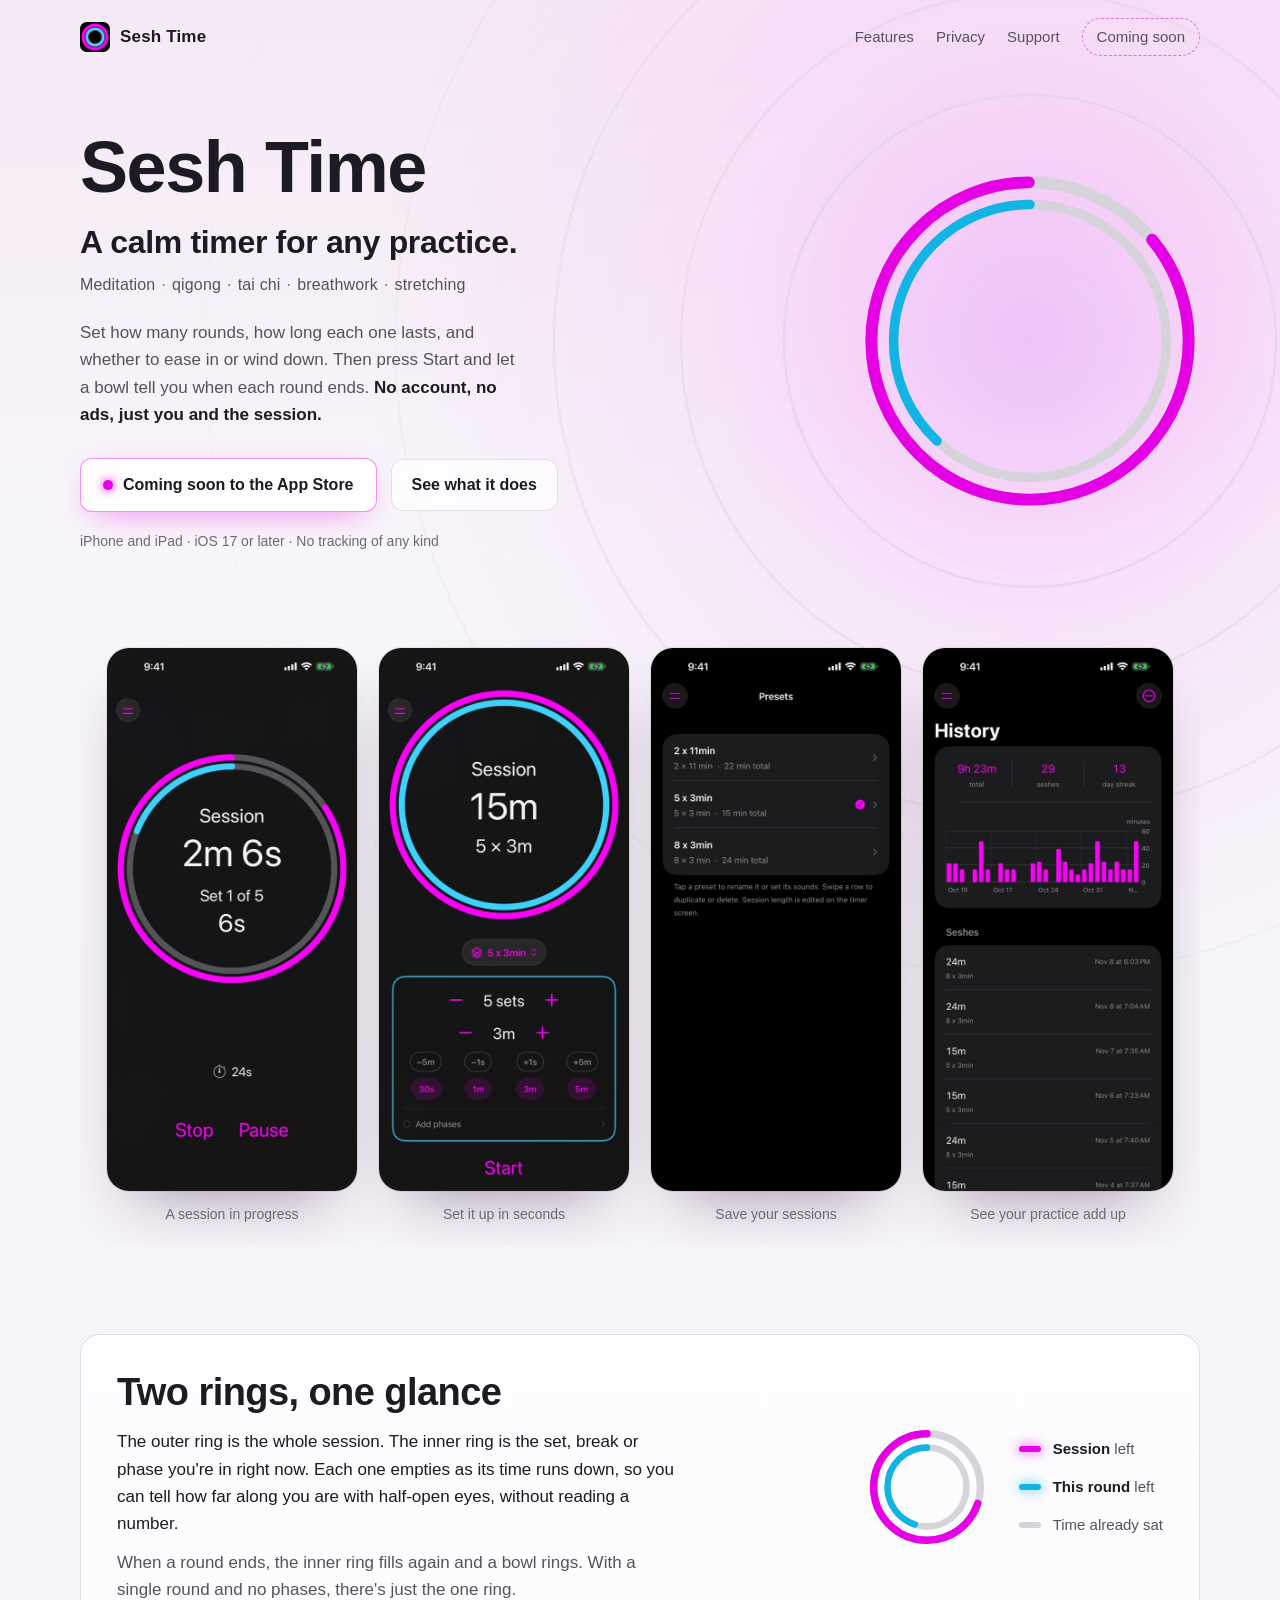
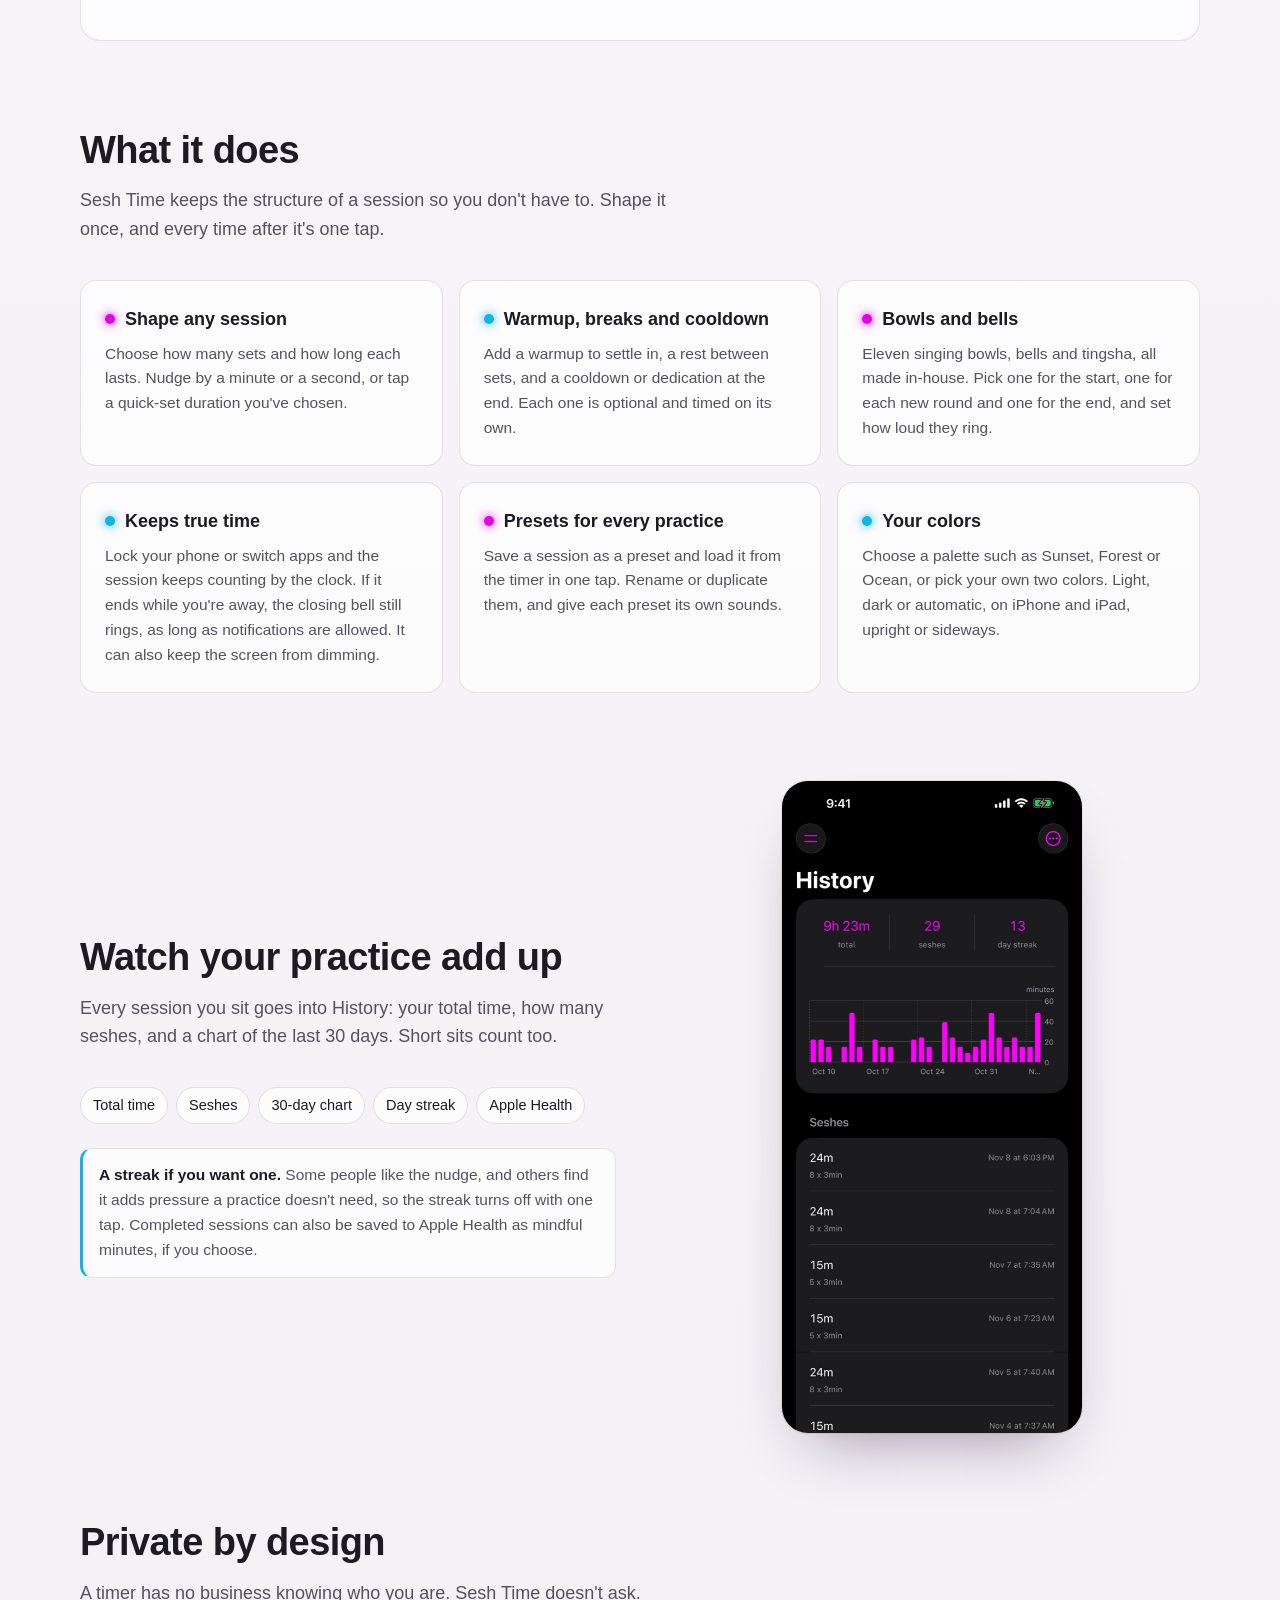
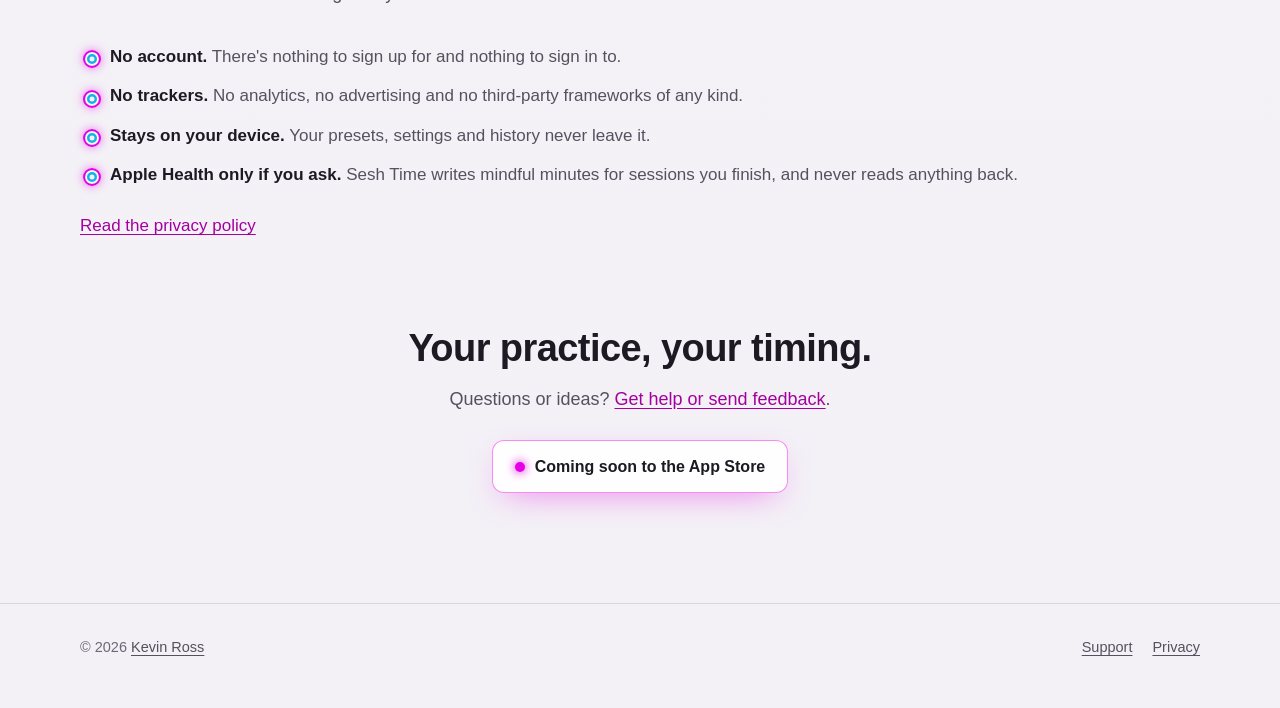
==== commit 16d6af20: "Show "Coming soon" until Sesh Time is on the App Store Lets the redesigned site go live before launc" ====
--- a/seshtime/index.html
+++ b/seshtime/index.html
@@ -8,7 +8,6 @@
   <meta name="color-scheme" content="dark light">
   <meta name="theme-color" content="#0b0b0f" media="(prefers-color-scheme: dark)">
   <meta name="theme-color" content="#f8f6fa" media="(prefers-color-scheme: light)">
-  <meta name="apple-itunes-app" content="app-id=6756520048">
   <link rel="icon" type="image/png" href="media/favicon-64.png">
   <link rel="apple-touch-icon" href="media/apple-touch-icon.png">
   <meta property="og:type" content="website">
@@ -28,7 +27,7 @@
       <a class="wide" href="#features">Features</a>
       <a class="wide" href="privacy.html">Privacy</a>
       <a href="support.html">Support</a>
-      <a class="pill" href="https://apps.apple.com/app/id6756520048">App Store</a>
+      <span class="pill soon">Coming soon</span>
     </nav>
   </div>
 </header>
@@ -42,10 +41,7 @@
         <p class="practices">Meditation<span aria-hidden="true">·</span>qigong<span aria-hidden="true">·</span>tai&nbsp;chi<span aria-hidden="true">·</span>breathwork<span aria-hidden="true">·</span>stretching</p>
         <p class="intro">Set how many rounds, how long each one lasts, and whether to ease in or wind down. Then press Start and let a bowl tell you when each round ends. <strong>No account, no ads, just you and the session.</strong></p>
         <div class="cta">
-          <a class="button" href="https://apps.apple.com/app/id6756520048">
-            <svg viewBox="0 0 20 20" fill="none" stroke="currentColor" stroke-width="2" stroke-linecap="round" stroke-linejoin="round" aria-hidden="true"><path d="M10 3v10m0 0-4-4m4 4 4-4M4 16h12"/></svg>
-            Download on the App Store
-          </a>
+          <span class="button soon"><span class="pulse" aria-hidden="true"></span>Coming soon to the App Store</span>
           <a class="ghost" href="#features">See what it does</a>
         </div>
         <p class="fine">iPhone and iPad · iOS 17 or later · No tracking of any kind</p>
@@ -197,10 +193,7 @@
       <h2>Your practice, your timing.</h2>
       <p class="lede">Questions or ideas? <a href="support.html">Get help or send feedback</a>.</p>
       <div class="cta">
-        <a class="button" href="https://apps.apple.com/app/id6756520048">
-          <svg viewBox="0 0 20 20" fill="none" stroke="currentColor" stroke-width="2" stroke-linecap="round" stroke-linejoin="round" aria-hidden="true"><path d="M10 3v10m0 0-4-4m4 4 4-4M4 16h12"/></svg>
-          Download on the App Store
-        </a>
+        <span class="button soon"><span class="pulse" aria-hidden="true"></span>Coming soon to the App Store</span>
       </div>
     </div>
   </section>
@@ -212,7 +205,6 @@
     <nav aria-label="Footer">
       <a href="support.html">Support</a>
       <a href="privacy.html">Privacy</a>
-      <a href="https://apps.apple.com/app/id6756520048">App Store</a>
     </nav>
   </div>
 </footer>
--- a/seshtime/style.css
+++ b/seshtime/style.css
@@ -329,3 +329,29 @@
   html { scroll-behavior: auto; }
   .art .ripples, .art .session, .art .phase { animation: none; }
 }
+
+/* ── Before launch ──────────────────────────────────────────────────
+   Until Sesh Time is live, the App Store buttons are "Coming soon" placeholders.
+   Launch day: revert the commit that added this block and the placeholders. */
+
+.button.soon {
+  background: var(--surface-strong); color: var(--text); cursor: default;
+  border: 1px solid color-mix(in srgb, var(--magenta) 45%, transparent);
+  box-shadow: 0 10px 34px -14px color-mix(in srgb, var(--magenta) 60%, transparent);
+}
+.button.soon:hover { filter: none; }
+.button.soon .pulse {
+  width: 10px; height: 10px; border-radius: 50%; flex: none; background: var(--magenta);
+  box-shadow: 0 0 10px 1px color-mix(in srgb, var(--magenta) 75%, transparent);
+  animation: soon-pulse 2.6s ease-in-out infinite;
+}
+@keyframes soon-pulse { 0%, 100% { opacity: 0.45; transform: scale(0.85); } 50% { opacity: 1; transform: scale(1); } }
+
+nav.links .pill.soon {
+  color: var(--muted); padding: 6px 14px; border-radius: 999px;
+  background: transparent; border: 1px dashed color-mix(in srgb, var(--magenta) 45%, var(--surface-line));
+}
+
+@media (prefers-reduced-motion: reduce) {
+  .button.soon .pulse { animation: none; opacity: 1; }
+}
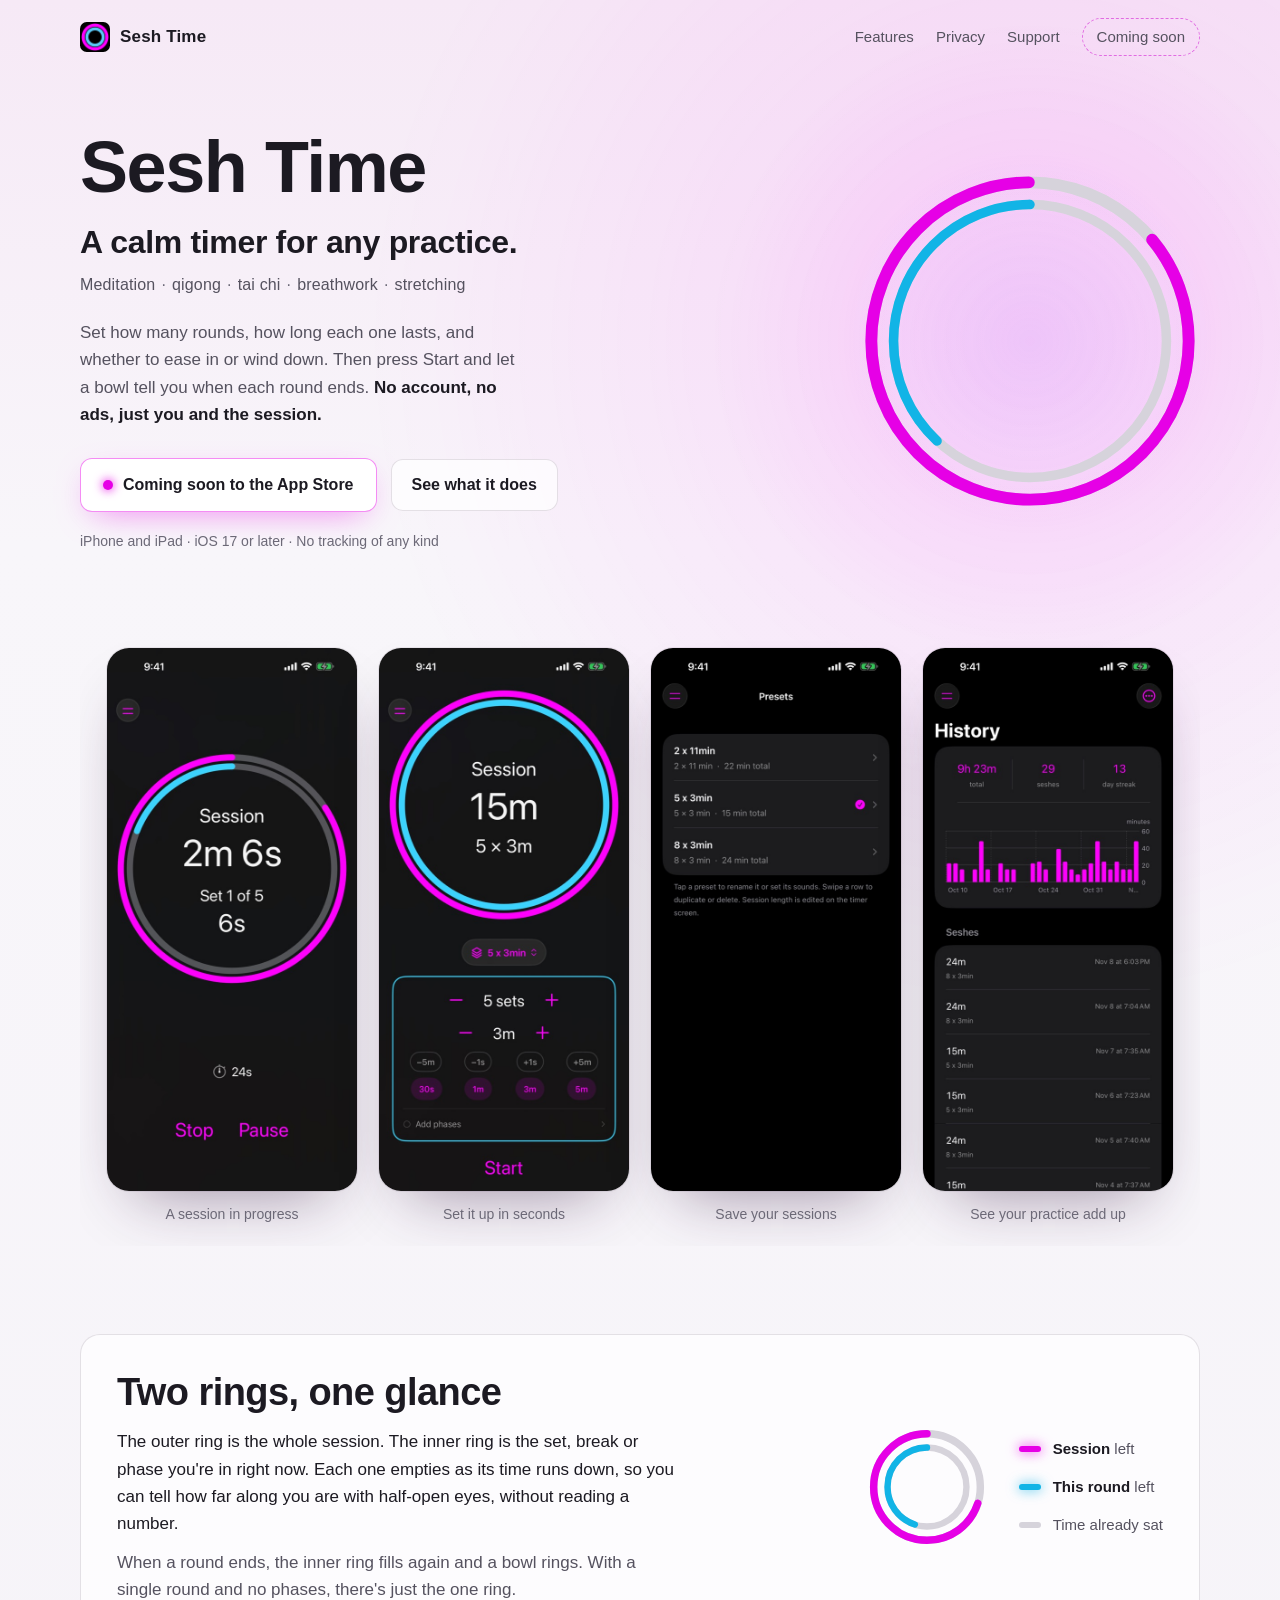
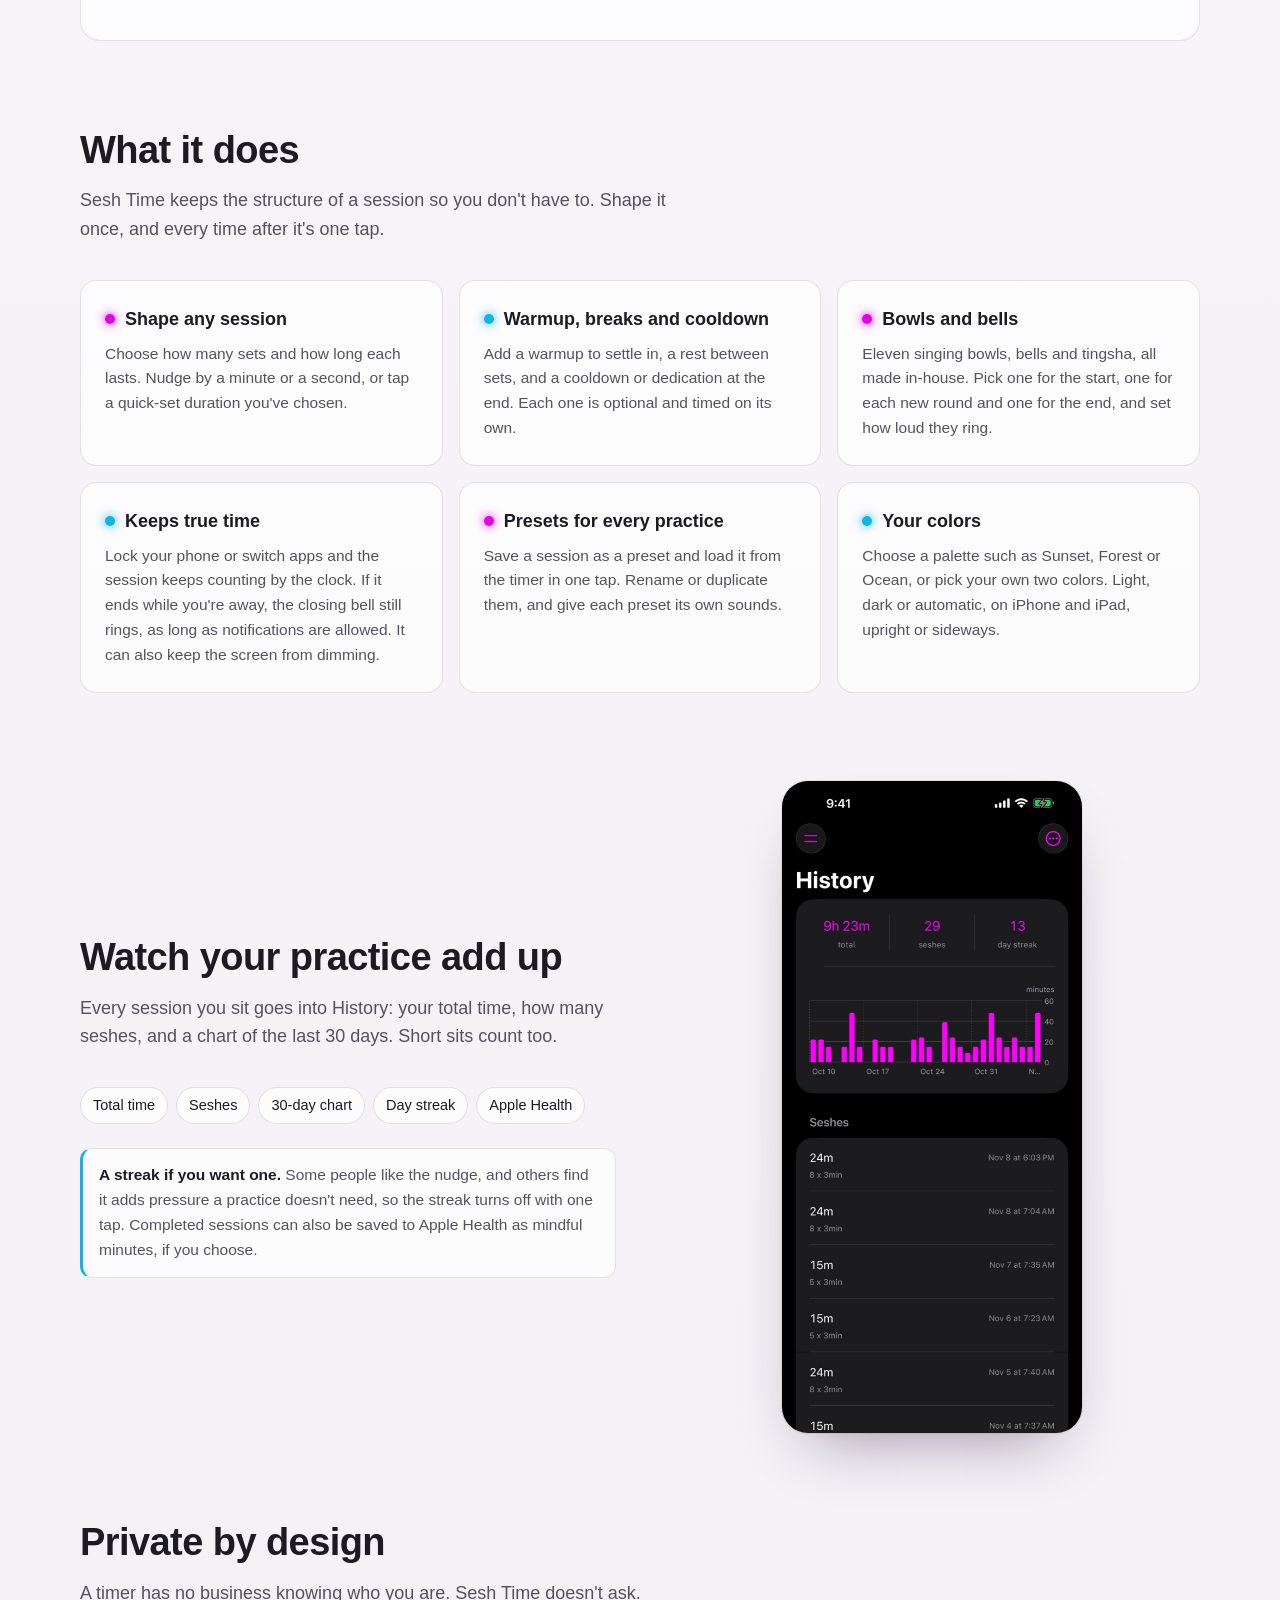
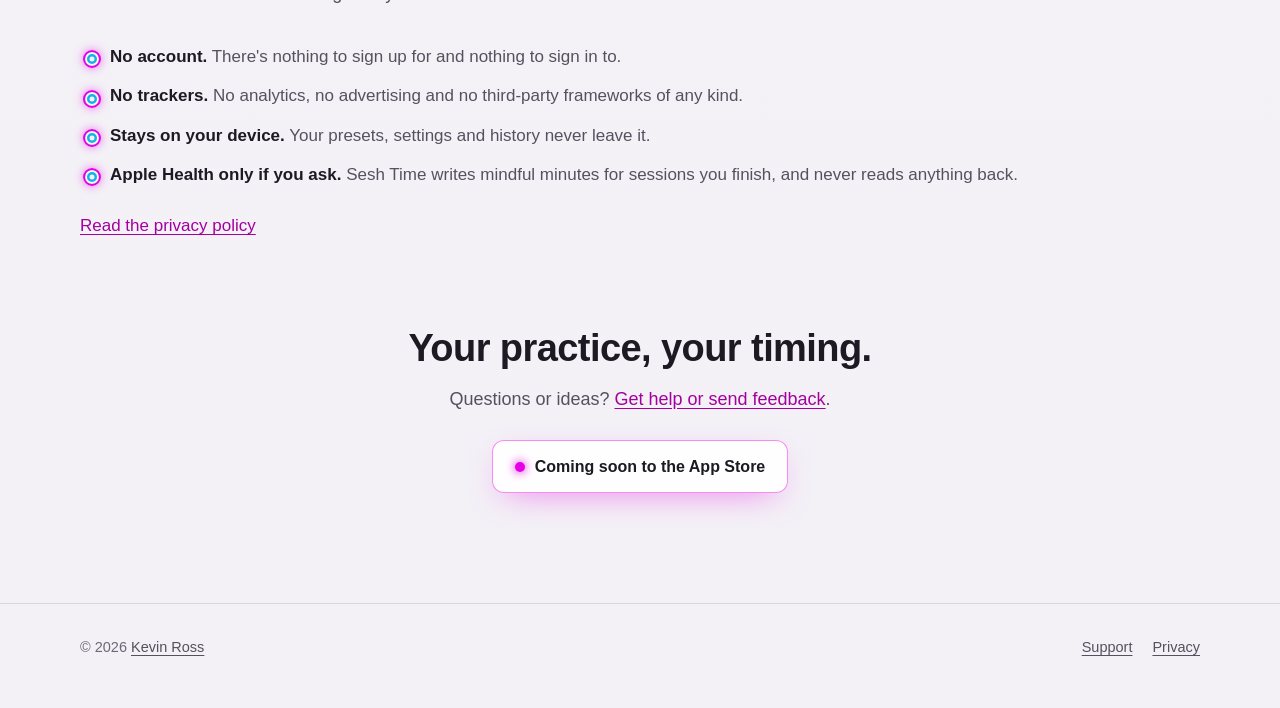
==== commit c88c1fed: "Remove the ripple rings from the Sesh Time hero The faint rings spreading out from the key art made " ====
--- a/seshtime/index.html
+++ b/seshtime/index.html
@@ -48,7 +48,7 @@
       </div>
 
       <!-- The store header's key art: the session ring (magenta) and phase ring (cyan), each
-           showing the time remaining, in a glow with ripples spreading outward. -->
+           showing the time remaining, in a soft glow. -->
       <div class="art" aria-hidden="true">
         <svg viewBox="-600 -600 1200 1200" focusable="false">
           <defs>
@@ -61,13 +61,6 @@
             <circle r="200" fill="url(#glow-near)"/>
             <circle r="120" fill="url(#glow-core)"/>
           </g>
-          <g class="ripples">
-            <circle r="155" stroke-opacity="0.55"/>
-            <circle r="220" stroke-opacity="0.46"/>
-            <circle r="300" stroke-opacity="0.37"/>
-            <circle r="400" stroke-opacity="0.28"/>
-            <circle r="520" stroke-opacity="0.19"/>
-          </g>
           <circle class="track" r="100" stroke-width="7.5"/>
           <circle class="track" r="86" stroke-width="6"/>
           <circle class="arc session" r="100" stroke-width="7.5" pathLength="100" transform="rotate(-90)"/>
@@ -201,7 +194,7 @@
 
 <footer>
   <div class="wrap">
-    <span>&copy; 2026 <a href="../">Kevin Ross</a></span>
+    <span>&copy; 2026 <a href="https://cocoabeans.github.io/">Kevin Ross</a></span>
     <nav aria-label="Footer">
       <a href="support.html">Support</a>
       <a href="privacy.html">Privacy</a>
--- a/seshtime/style.css
+++ b/seshtime/style.css
@@ -1,7 +1,6 @@
 /* Sesh Time site styles.
    The palette and the hero art come from the App Store headers: a near-black night, the
-   app's magenta session ring and cyan phase ring on graphite tracks, a soft glow, and faint
-   ripples spreading outward. Self-contained: no external fonts, scripts or CDNs. */
+   app's magenta session ring and cyan phase ring on graphite tracks, in a soft glow. Self-contained: no external fonts, scripts or CDNs. */
 
 :root {
   --bg-top: #1a0c1f;
@@ -21,7 +20,6 @@
   --accent-text: #1a001a;
   --link: #ff7aff;
   --glow-strength: 1;
-  --ripple-opacity: 1;
   --shadow: 0 30px 70px -25px rgba(0, 0, 0, 0.8), 0 0 0 1px rgba(255, 255, 255, 0.06);
   --body-bg: linear-gradient(180deg, var(--bg-top) 0%, var(--bg) 34rem, var(--bg-deep) 100%);
 }
@@ -46,7 +44,6 @@
     --accent-text: #fff5ff;
     --link: #a3009f;
     --glow-strength: 0.7;
-    --ripple-opacity: 0.9;
     --shadow: 0 30px 60px -28px rgba(50, 20, 60, 0.45), 0 0 0 1px rgba(40, 20, 50, 0.08);
   }
 }
@@ -138,19 +135,16 @@
 .fine { margin: 18px 0 0; color: var(--faint); font-size: 14px; }
 
 /* The key art. `.art` is the size of the rings; the SVG behind it is 5.6× wider so the
-   glow and ripples can spread across the hero (clipped at its edges). */
+   glow can spread across the hero (clipped at its sides). */
 .art { position: relative; width: clamp(240px, 30vw, 340px); aspect-ratio: 1; }
 .art svg {
   position: absolute; left: 50%; top: 50%; width: 560%; height: 560%;
   transform: translate(-50%, -50%); z-index: -1; overflow: visible; pointer-events: none;
-  /* Dissolve the outer ripples so the art never shows an edge. */
+  /* Fade the glow out so the art never shows an edge. */
   -webkit-mask-image: radial-gradient(closest-side, #000 55%, transparent 100%);
           mask-image: radial-gradient(closest-side, #000 55%, transparent 100%);
 }
 .art .glow { opacity: var(--glow-strength); }
-.art .ripples { opacity: var(--ripple-opacity); transform-box: fill-box; transform-origin: center;
-                animation: breathe 9s ease-in-out infinite; }
-.art .ripples circle { fill: none; stroke: var(--track); stroke-width: 1.5; }
 .art .track { fill: none; stroke: var(--track); }
 .art .arc { fill: none; stroke-linecap: round; }
 .art .session { stroke: var(--magenta); stroke-dasharray: 86 14; stroke-dashoffset: -14;
@@ -161,11 +155,6 @@
 /* Like the app's rings, the colored arc is the time remaining: it runs back from 12 o'clock. */
 @keyframes fill-session { from { stroke-dasharray: 0 100; stroke-dashoffset: -100; } }
 @keyframes fill-phase   { from { stroke-dasharray: 0 100; stroke-dashoffset: -100; } }
-/* A slow inhale and exhale through the ripples. */
-@keyframes breathe {
-  0%, 100% { transform: scale(1);    opacity: calc(var(--ripple-opacity) * 0.8); }
-  50%      { transform: scale(1.05); opacity: var(--ripple-opacity); }
-}
 
 /* ── Screenshot gallery ─────────────────────────────────────────── */
 
@@ -327,7 +316,7 @@
 
 @media (prefers-reduced-motion: reduce) {
   html { scroll-behavior: auto; }
-  .art .ripples, .art .session, .art .phase { animation: none; }
+  .art .session, .art .phase { animation: none; }
 }
 
 /* ── Before launch ──────────────────────────────────────────────────
